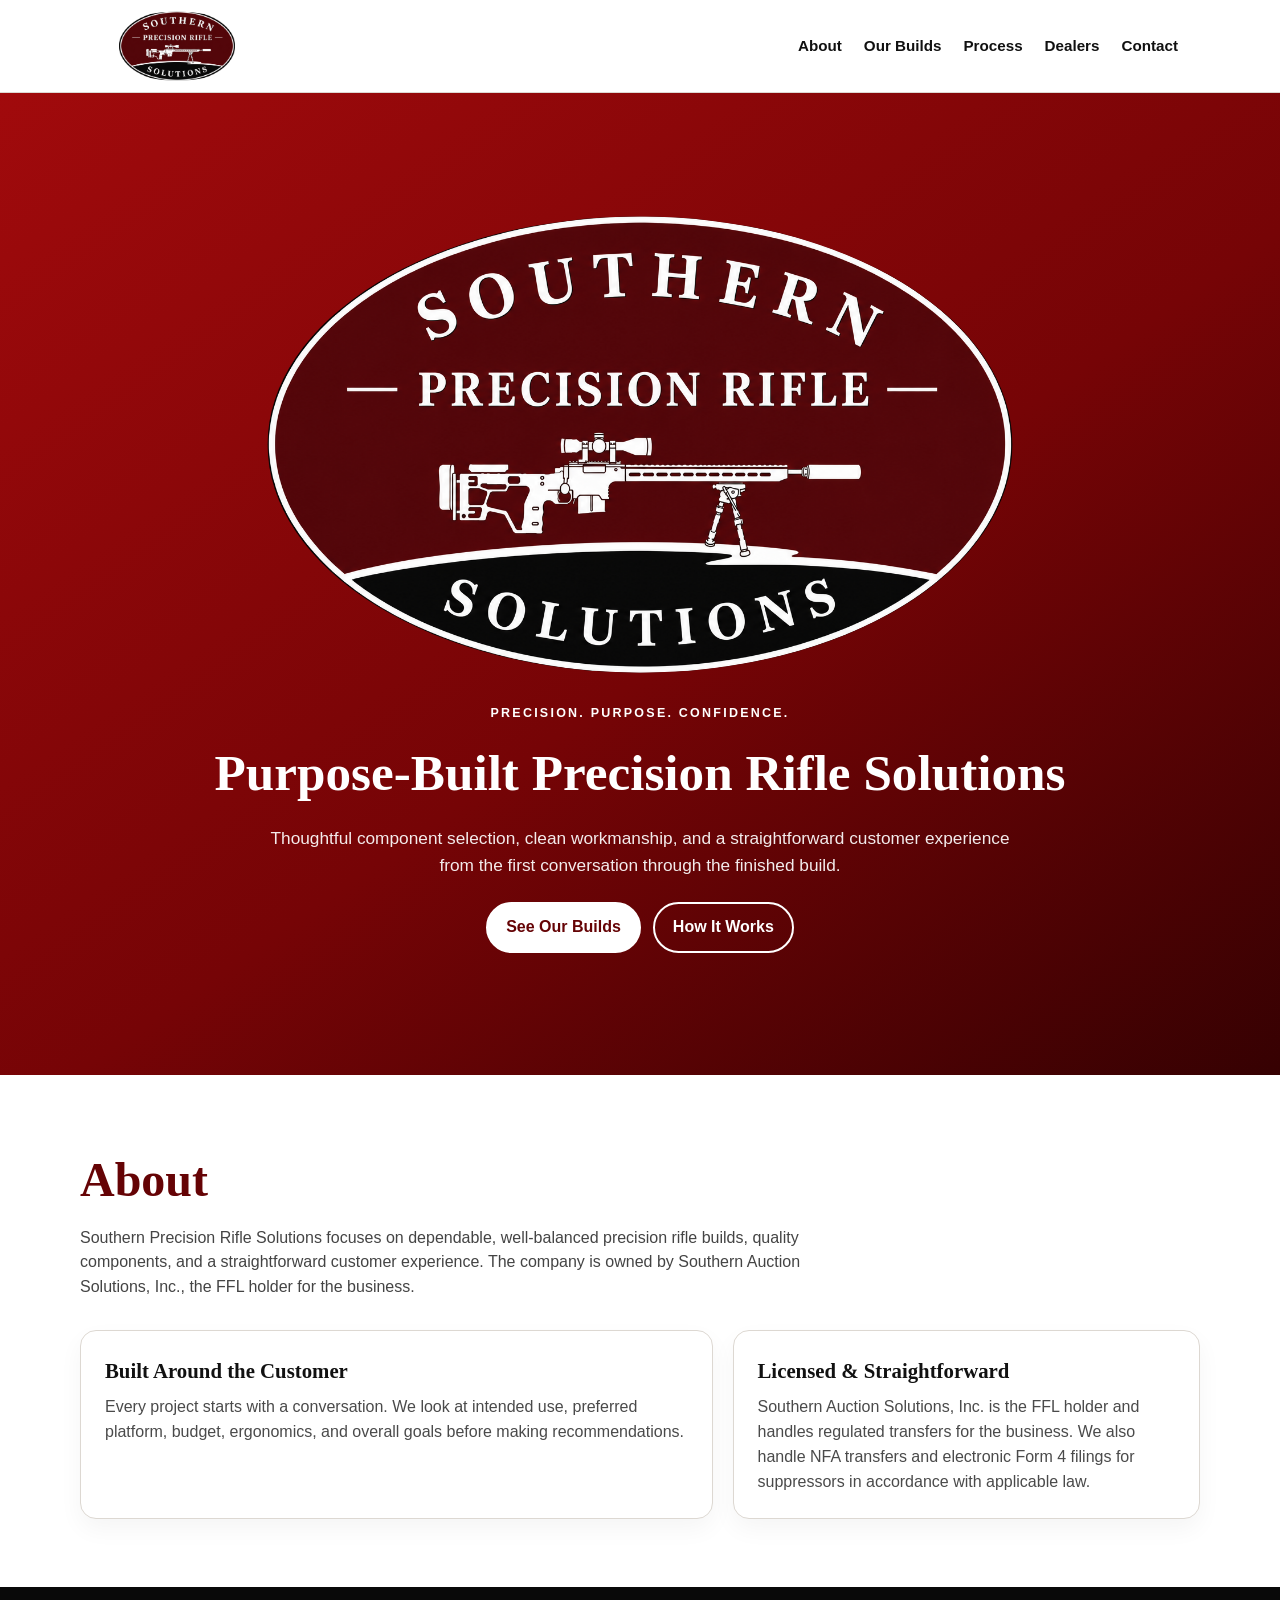
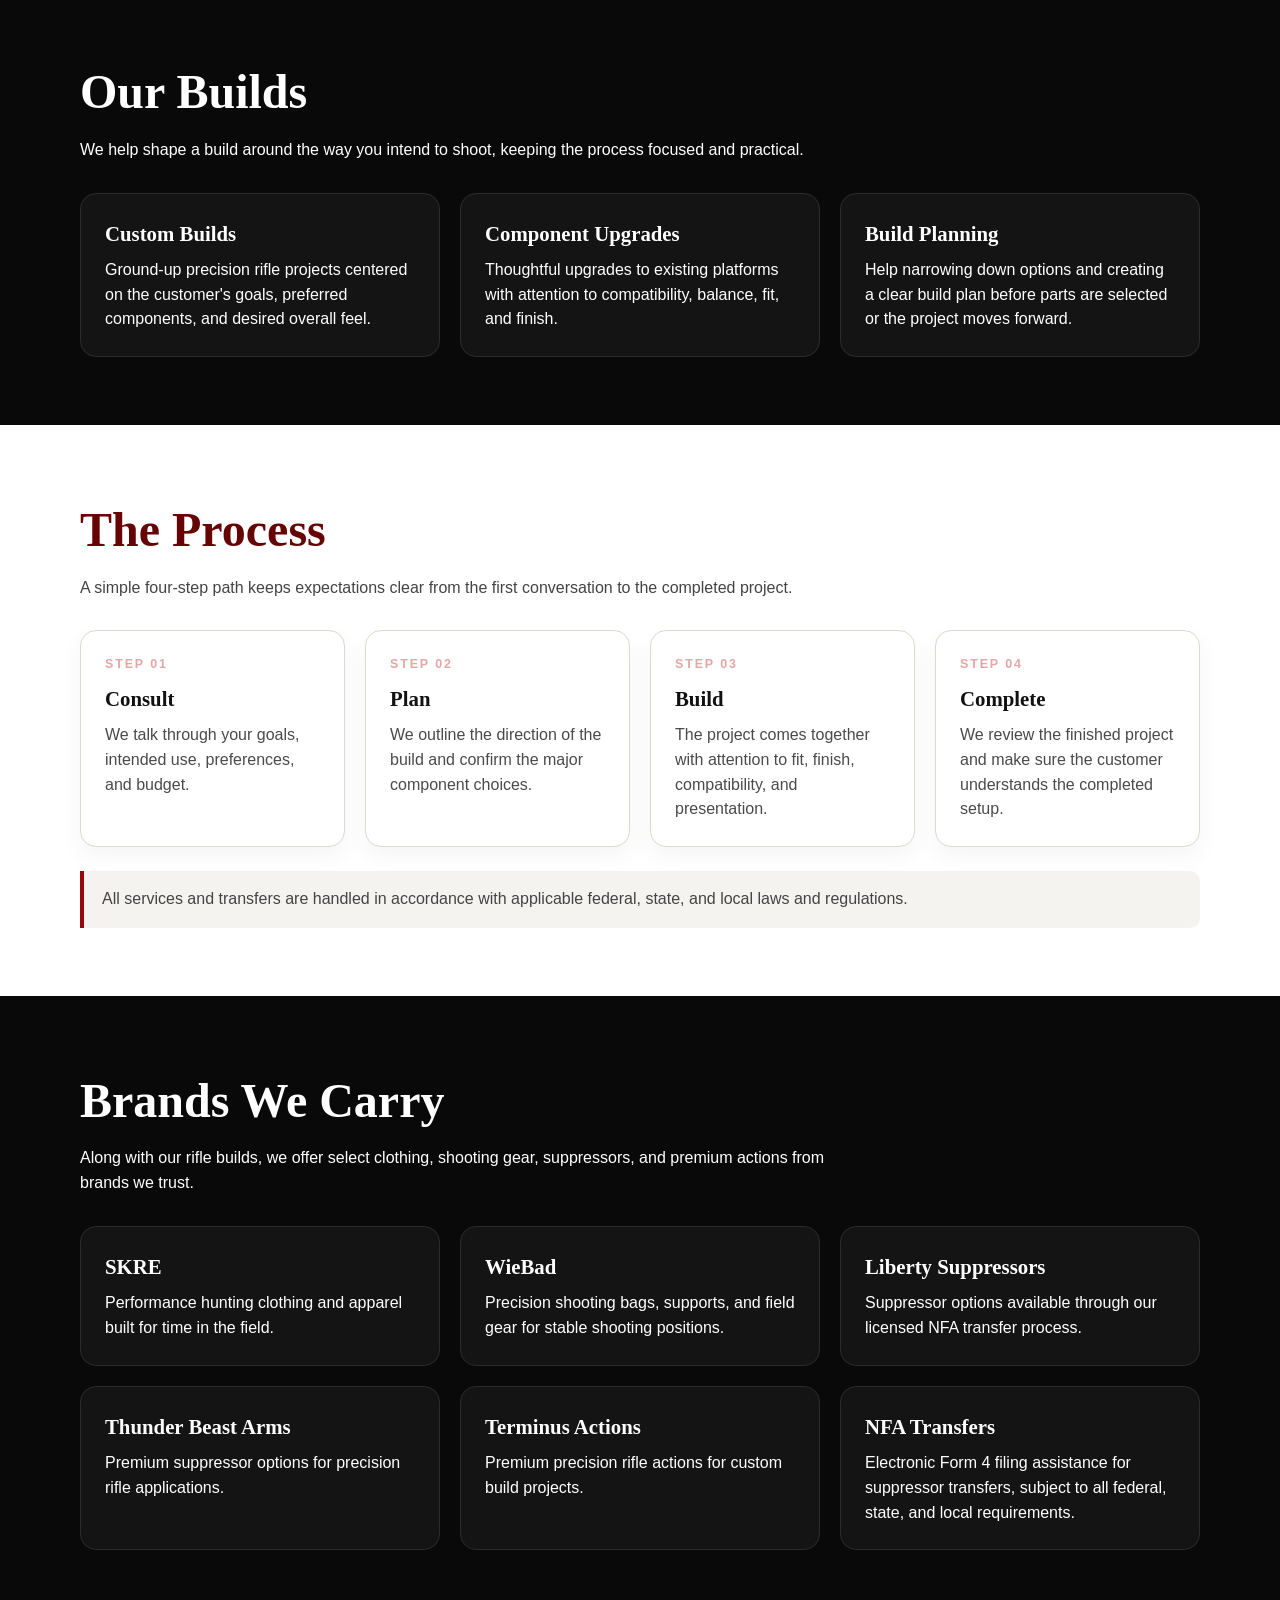
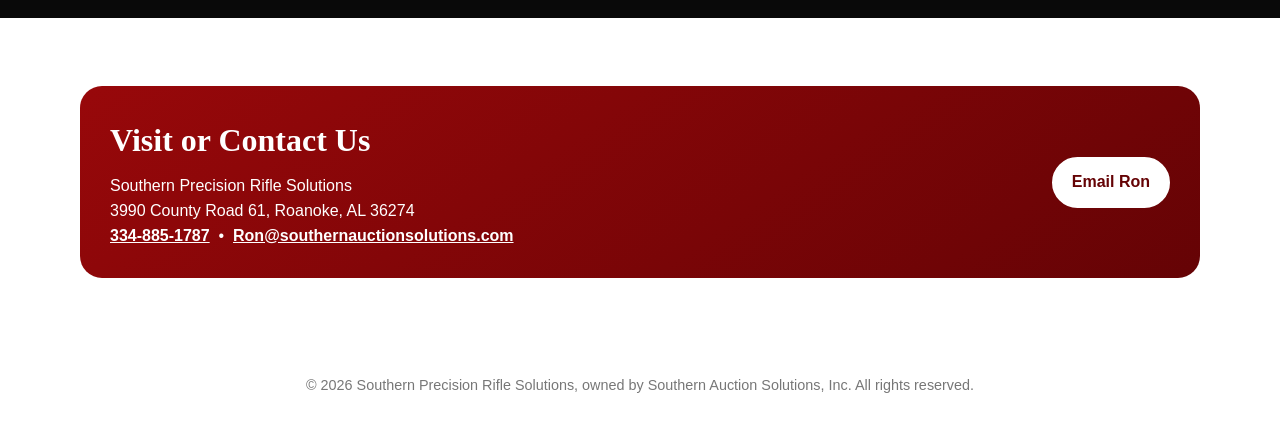
==== index.html @ 0e216b18 "Add files via upload" ====
<!DOCTYPE html>
<html lang="en">
<head>
<meta charset="UTF-8" />
<meta name="viewport" content="width=device-width, initial-scale=1.0" />
<meta name="description" content="Southern Precision Rifle Solutions — custom precision rifle builds, premium components, suppressors, gear, and NFA transfer services in Roanoke, Alabama." />
<title>Southern Precision Rifle Solutions</title>
<style>
:root{--red:#98080a;--deep:#650305;--black:#090909;--white:#fff;--off:#f5f3f0;--line:#ddd8d2;--max:1120px}
*{box-sizing:border-box}html{scroll-behavior:smooth}body{margin:0;font-family:Arial,Helvetica,sans-serif;color:#111;background:#fff;line-height:1.55}a{color:inherit}.topbar{position:sticky;top:0;z-index:20;background:rgba(255,255,255,.97);border-bottom:1px solid var(--line)}.nav{max-width:var(--max);margin:auto;padding:10px 22px;display:flex;align-items:center;justify-content:space-between;gap:20px}.brand{display:flex;align-items:center;text-decoration:none}.brand img{width:150px;max-height:72px;object-fit:contain;display:block;clip-path:ellipse(49% 48% at 50% 50%)}.navlinks{display:flex;gap:22px;flex-wrap:wrap;justify-content:flex-end}.navlinks a{text-decoration:none;font-weight:700;font-size:.95rem}.navlinks a:hover{color:var(--red)}
.hero{background:linear-gradient(145deg,#a10a0c 0%,#760406 55%,#360102 100%);color:white;overflow:hidden}.hero-inner{max-width:var(--max);margin:auto;padding:46px 22px 54px;text-align:center}.hero-logo{width:min(760px,92vw);margin:0 auto 22px}.hero-logo img{width:100%;height:auto;display:block;clip-path:ellipse(49% 48% at 50% 50%)}.eyebrow{text-transform:uppercase;letter-spacing:.18em;font-weight:800;font-size:.78rem;margin:4px 0 10px}.hero h1{font-family:Georgia,'Times New Roman',serif;font-size:clamp(1.9rem,4vw,3.35rem);margin:0 0 12px}.hero p{max-width:760px;margin:0 auto 24px;color:rgba(255,255,255,.92);font-size:1.08rem}.cta-row{display:flex;justify-content:center;gap:12px;flex-wrap:wrap}.button{display:inline-block;text-decoration:none;border-radius:999px;padding:11px 18px;font-weight:800;border:2px solid #fff}.button.primary{background:#fff;color:var(--deep)}.button.secondary{background:transparent;color:#fff}
section{padding:68px 22px}.section-inner{max-width:var(--max);margin:auto}.section-heading{max-width:780px;margin-bottom:30px}.section-heading h2{font-family:Georgia,'Times New Roman',serif;color:var(--deep);font-size:clamp(2rem,4vw,3rem);margin:0 0 8px}.section-heading p{margin:0;color:#444}.grid{display:grid;gap:20px}.two{grid-template-columns:1.15fr .85fr}.three{grid-template-columns:repeat(3,1fr)}.four{grid-template-columns:repeat(4,1fr)}.card{border:1px solid var(--line);border-radius:16px;padding:24px;background:#fff;box-shadow:0 10px 25px rgba(0,0,0,.045)}.card h3{font-family:Georgia,'Times New Roman',serif;font-size:1.3rem;margin:0 0 8px}.card p{margin:0;color:#4a4a4a}.dark{background:#090909;color:#fff}.dark .section-heading h2,.dark .section-heading p,.dark .card p{color:#fff}.dark .card{background:#141414;border-color:#2c2c2c;box-shadow:none}.step{font-weight:900;letter-spacing:.15em;font-size:.78rem;color:#e6a5a6;margin-bottom:8px}.note{margin-top:24px;padding:16px 18px;border-left:4px solid var(--red);background:var(--off);border-radius:0 10px 10px 0;color:#444}.contact-box{border-radius:22px;padding:30px;background:linear-gradient(145deg,var(--red),var(--deep));color:white;display:flex;align-items:center;justify-content:space-between;gap:24px;flex-wrap:wrap}.contact-box h2{font-family:Georgia,'Times New Roman',serif;font-size:2rem;margin:0 0 8px}.contact-box p{margin:0}.contact-box a{font-weight:700}footer{padding:28px 22px 36px;text-align:center;color:#777;font-size:.9rem}
@media(max-width:860px){.two,.three,.four{grid-template-columns:1fr}.brand img{width:112px}.nav{align-items:center}.navlinks{gap:12px;font-size:.9rem}.hero-inner{padding-top:32px}.hero-logo{width:min(680px,94vw)}}
@media(max-width:600px){.nav{padding:8px 14px;align-items:flex-start}.navlinks{gap:8px 12px}.navlinks a{font-size:.82rem}.brand img{width:96px}.hero-inner{padding:28px 14px 42px}.hero-logo{width:100%;margin-bottom:16px}section{padding:54px 18px}}
</style>
</head>
<body>
<header class="topbar"><nav class="nav" aria-label="Main navigation"><a href="#home" class="brand"><img src="logo.png" alt="Southern Precision Rifle Solutions logo" /></a><div class="navlinks"><a href="#about">About</a><a href="#builds">Our Builds</a><a href="#process">Process</a><a href="#dealers">Dealers</a><a href="#contact">Contact</a></div></nav></header>
<main>
<section class="hero" id="home"><div class="hero-inner"><div class="hero-logo"><img src="logo.png" alt="Southern Precision Rifle Solutions emblem"></div><div class="eyebrow">Precision. Purpose. Confidence.</div><h1>Purpose-Built Precision Rifle Solutions</h1><p>Thoughtful component selection, clean workmanship, and a straightforward customer experience from the first conversation through the finished build.</p><div class="cta-row"><a class="button primary" href="#builds">See Our Builds</a><a class="button secondary" href="#process">How It Works</a></div></div></section>
<section id="about"><div class="section-inner"><div class="section-heading"><h2>About</h2><p>Southern Precision Rifle Solutions focuses on dependable, well-balanced precision rifle builds, quality components, and a straightforward customer experience. The company is owned by Southern Auction Solutions, Inc., the FFL holder for the business.</p></div><div class="grid two"><div class="card"><h3>Built Around the Customer</h3><p>Every project starts with a conversation. We look at intended use, preferred platform, budget, ergonomics, and overall goals before making recommendations.</p></div><div class="card"><h3>Licensed & Straightforward</h3><p>Southern Auction Solutions, Inc. is the FFL holder and handles regulated transfers for the business. We also handle NFA transfers and electronic Form 4 filings for suppressors in accordance with applicable law.</p></div></div></div></section>
<section class="dark" id="builds"><div class="section-inner"><div class="section-heading"><h2>Our Builds</h2><p>We help shape a build around the way you intend to shoot, keeping the process focused and practical.</p></div><div class="grid three"><div class="card"><h3>Custom Builds</h3><p>Ground-up precision rifle projects centered on the customer's goals, preferred components, and desired overall feel.</p></div><div class="card"><h3>Component Upgrades</h3><p>Thoughtful upgrades to existing platforms with attention to compatibility, balance, fit, and finish.</p></div><div class="card"><h3>Build Planning</h3><p>Help narrowing down options and creating a clear build plan before parts are selected or the project moves forward.</p></div></div></div></section>
<section id="process"><div class="section-inner"><div class="section-heading"><h2>The Process</h2><p>A simple four-step path keeps expectations clear from the first conversation to the completed project.</p></div><div class="grid four"><div class="card"><div class="step">STEP 01</div><h3>Consult</h3><p>We talk through your goals, intended use, preferences, and budget.</p></div><div class="card"><div class="step">STEP 02</div><h3>Plan</h3><p>We outline the direction of the build and confirm the major component choices.</p></div><div class="card"><div class="step">STEP 03</div><h3>Build</h3><p>The project comes together with attention to fit, finish, compatibility, and presentation.</p></div><div class="card"><div class="step">STEP 04</div><h3>Complete</h3><p>We review the finished project and make sure the customer understands the completed setup.</p></div></div><div class="note">All services and transfers are handled in accordance with applicable federal, state, and local laws and regulations.</div></div></section>
<section class="dark" id="dealers"><div class="section-inner"><div class="section-heading"><h2>Brands We Carry</h2><p>Along with our rifle builds, we offer select clothing, shooting gear, suppressors, and premium actions from brands we trust.</p></div><div class="grid three"><div class="card"><h3>SKRE</h3><p>Performance hunting clothing and apparel built for time in the field.</p></div><div class="card"><h3>WieBad</h3><p>Precision shooting bags, supports, and field gear for stable shooting positions.</p></div><div class="card"><h3>Liberty Suppressors</h3><p>Suppressor options available through our licensed NFA transfer process.</p></div><div class="card"><h3>Thunder Beast Arms</h3><p>Premium suppressor options for precision rifle applications.</p></div><div class="card"><h3>Terminus Actions</h3><p>Premium precision rifle actions for custom build projects.</p></div><div class="card"><h3>NFA Transfers</h3><p>Electronic Form 4 filing assistance for suppressor transfers, subject to all federal, state, and local requirements.</p></div></div></div></section>
<section id="contact"><div class="section-inner"><div class="contact-box"><div><h2>Visit or Contact Us</h2><p>Southern Precision Rifle Solutions<br>3990 County Road 61, Roanoke, AL 36274<br><a href="tel:+13348851787">334-885-1787</a> &nbsp;•&nbsp; <a href="mailto:Ron@southernauctionsolutions.com">Ron@southernauctionsolutions.com</a></p></div><a class="button primary" href="mailto:Ron@southernauctionsolutions.com">Email Ron</a></div></div></section>
</main>
<footer>&copy; <span id="year"></span> Southern Precision Rifle Solutions, owned by Southern Auction Solutions, Inc. All rights reserved.</footer>
<script>document.getElementById('year').textContent=new Date().getFullYear();</script>
</body></html>
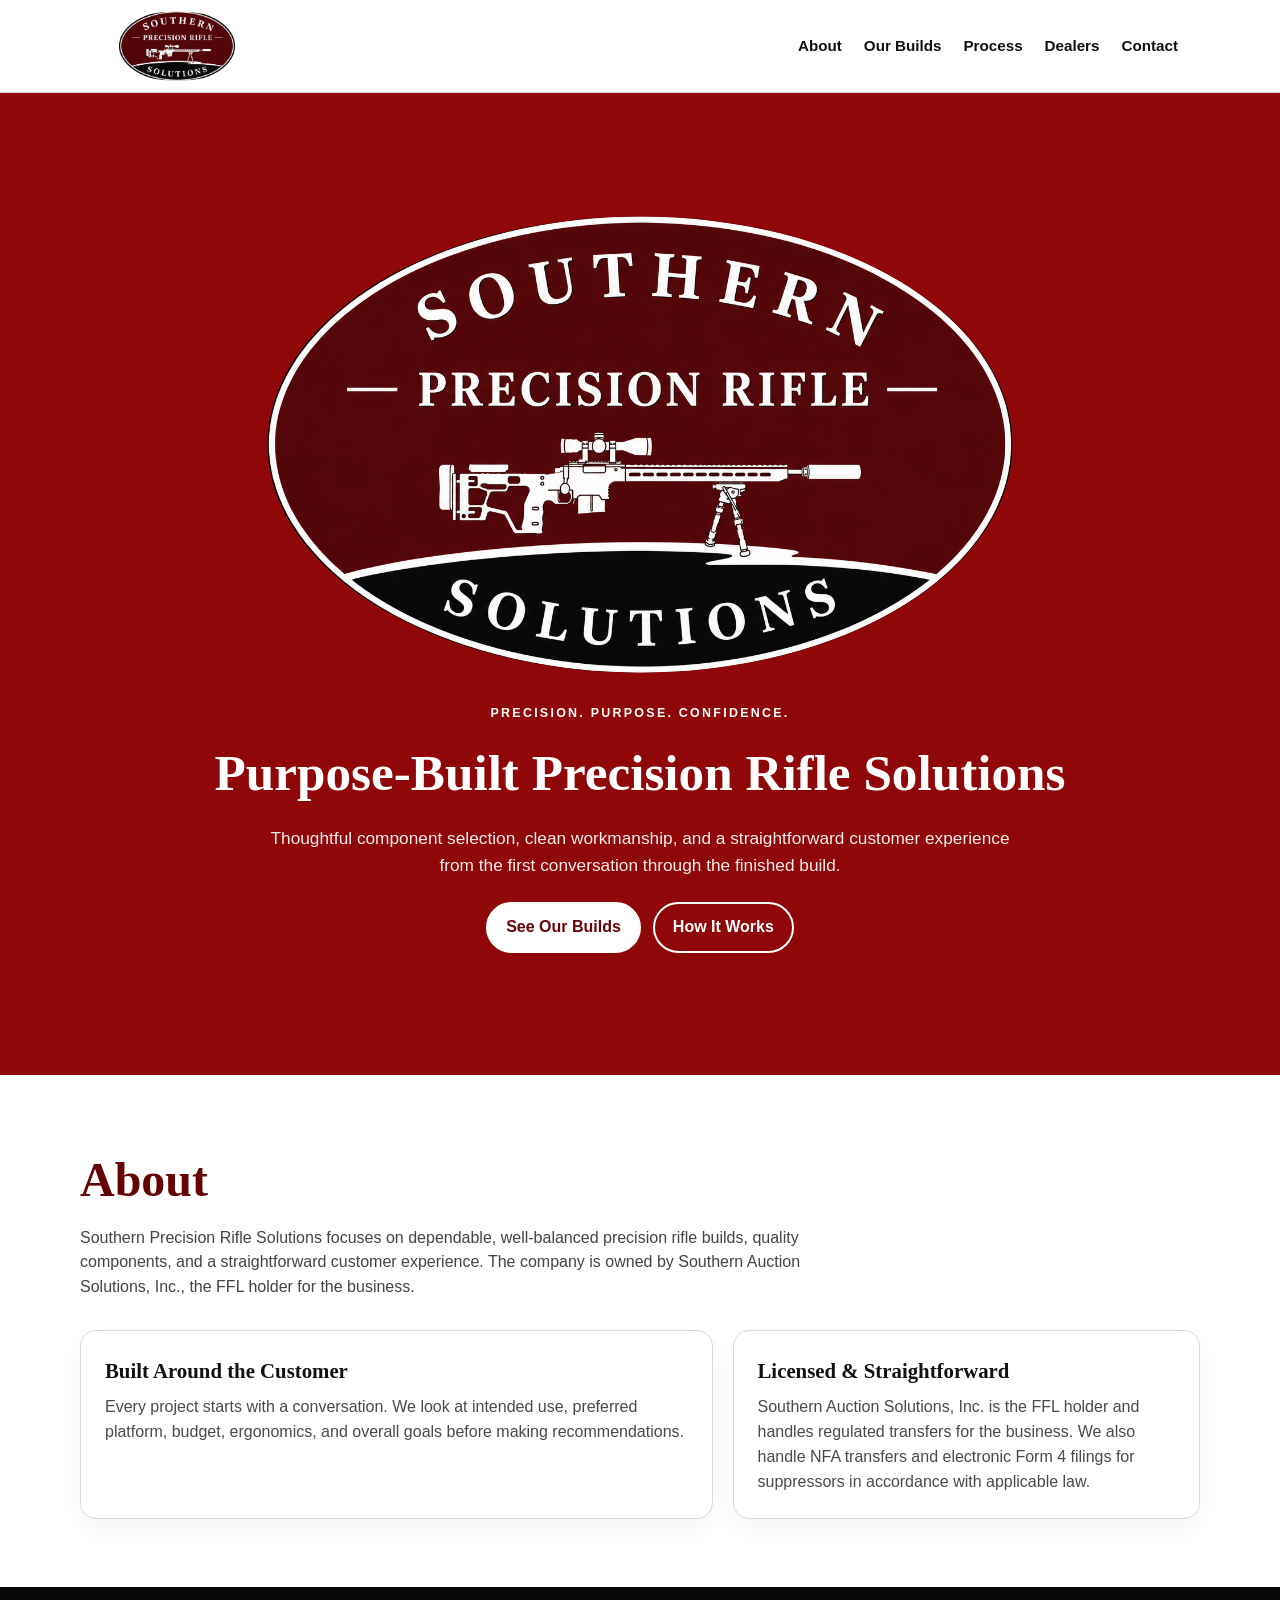
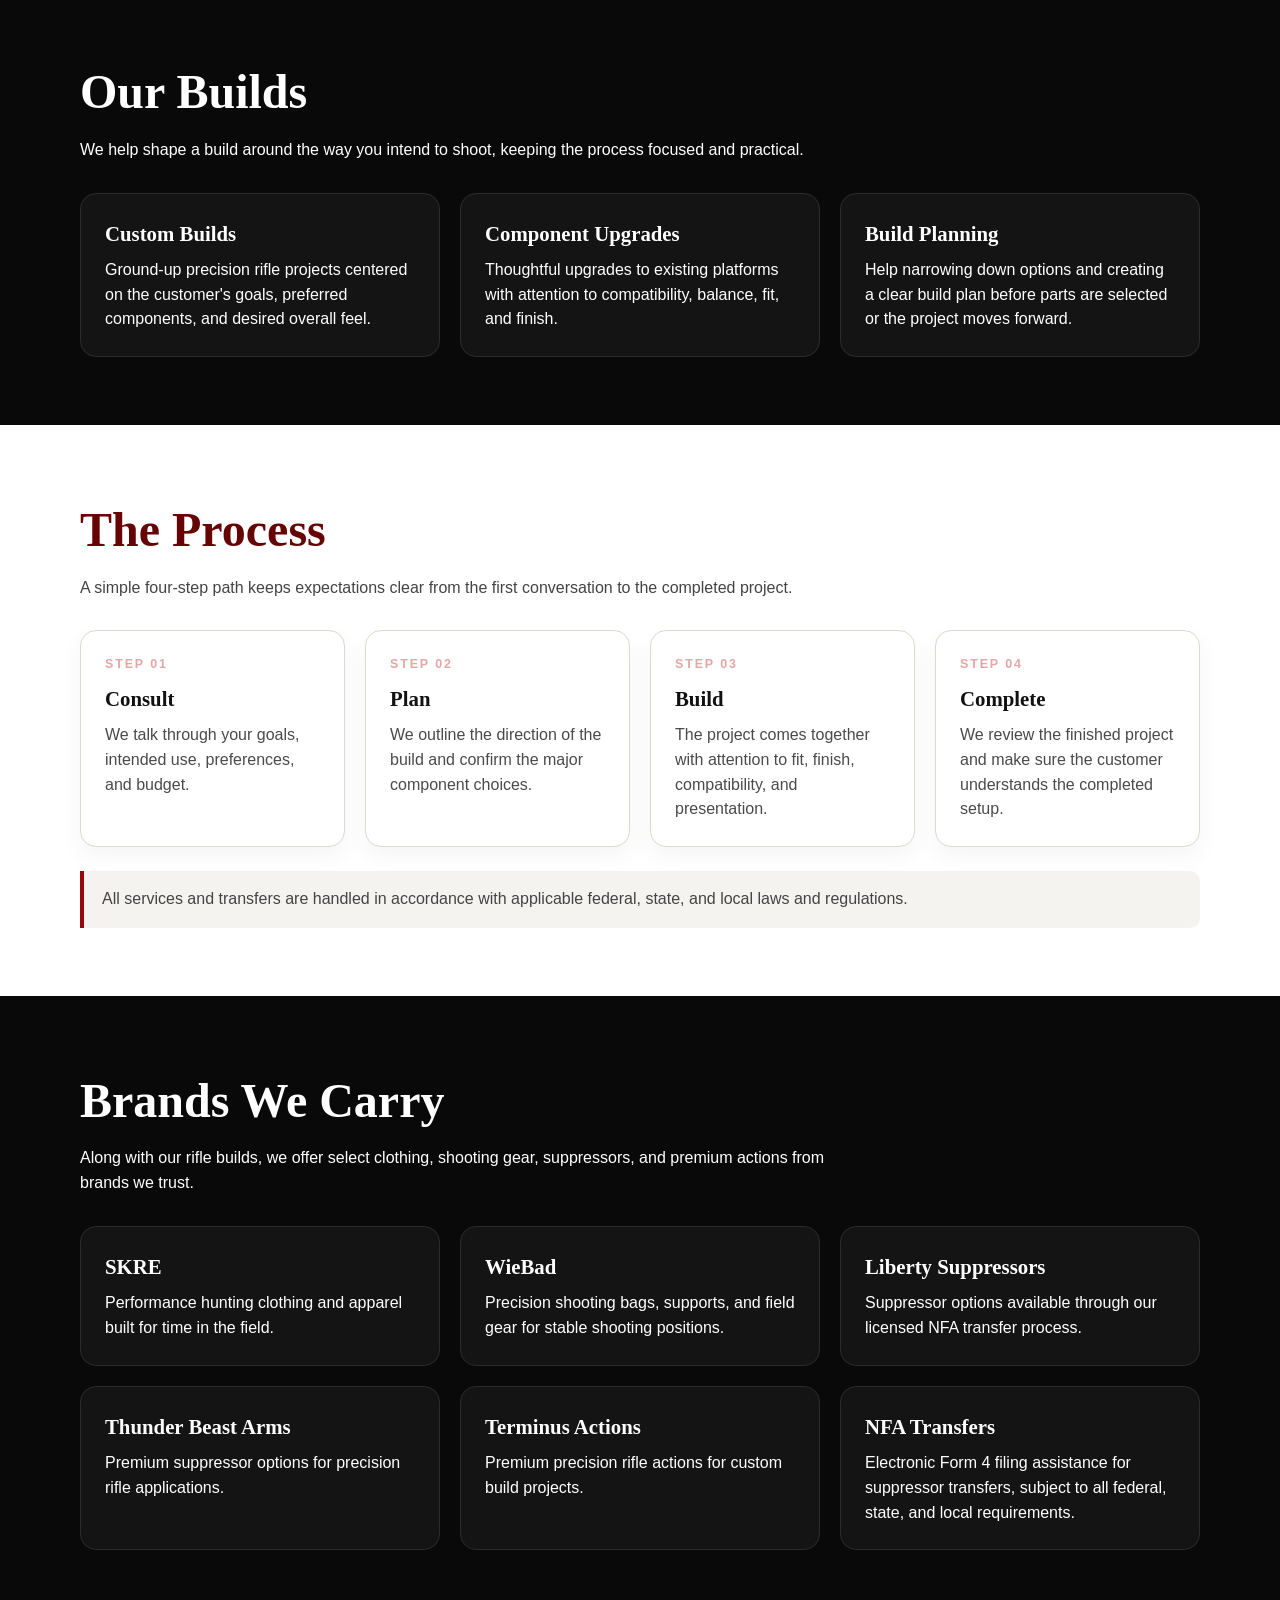
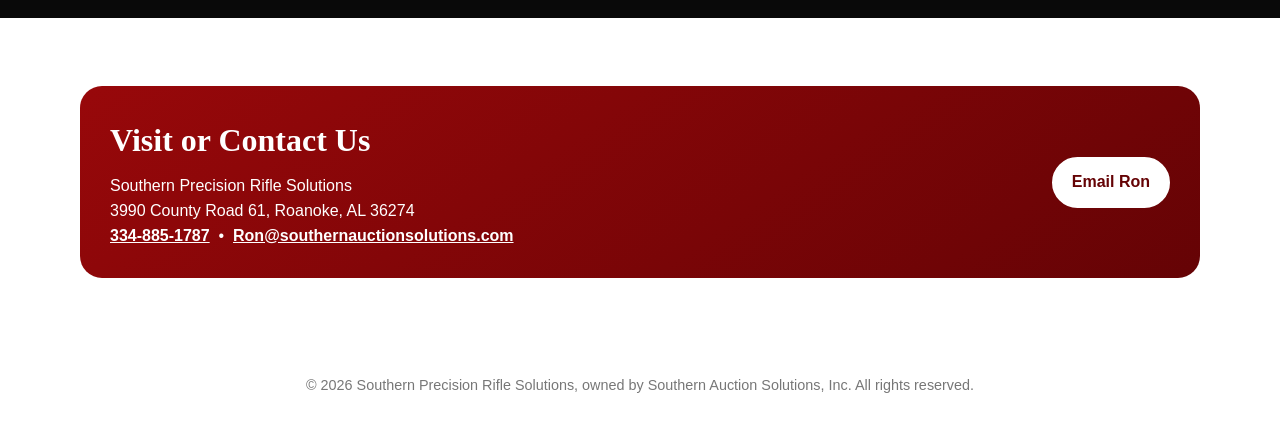
==== commit 6ec86f53: "Add files via upload" ====
--- a/index.html
+++ b/index.html
@@ -8,7 +8,7 @@
 <style>
 :root{--red:#98080a;--deep:#650305;--black:#090909;--white:#fff;--off:#f5f3f0;--line:#ddd8d2;--max:1120px}
 *{box-sizing:border-box}html{scroll-behavior:smooth}body{margin:0;font-family:Arial,Helvetica,sans-serif;color:#111;background:#fff;line-height:1.55}a{color:inherit}.topbar{position:sticky;top:0;z-index:20;background:rgba(255,255,255,.97);border-bottom:1px solid var(--line)}.nav{max-width:var(--max);margin:auto;padding:10px 22px;display:flex;align-items:center;justify-content:space-between;gap:20px}.brand{display:flex;align-items:center;text-decoration:none}.brand img{width:150px;max-height:72px;object-fit:contain;display:block;clip-path:ellipse(49% 48% at 50% 50%)}.navlinks{display:flex;gap:22px;flex-wrap:wrap;justify-content:flex-end}.navlinks a{text-decoration:none;font-weight:700;font-size:.95rem}.navlinks a:hover{color:var(--red)}
-.hero{background:linear-gradient(145deg,#a10a0c 0%,#760406 55%,#360102 100%);color:white;overflow:hidden}.hero-inner{max-width:var(--max);margin:auto;padding:46px 22px 54px;text-align:center}.hero-logo{width:min(760px,92vw);margin:0 auto 22px}.hero-logo img{width:100%;height:auto;display:block;clip-path:ellipse(49% 48% at 50% 50%)}.eyebrow{text-transform:uppercase;letter-spacing:.18em;font-weight:800;font-size:.78rem;margin:4px 0 10px}.hero h1{font-family:Georgia,'Times New Roman',serif;font-size:clamp(1.9rem,4vw,3.35rem);margin:0 0 12px}.hero p{max-width:760px;margin:0 auto 24px;color:rgba(255,255,255,.92);font-size:1.08rem}.cta-row{display:flex;justify-content:center;gap:12px;flex-wrap:wrap}.button{display:inline-block;text-decoration:none;border-radius:999px;padding:11px 18px;font-weight:800;border:2px solid #fff}.button.primary{background:#fff;color:var(--deep)}.button.secondary{background:transparent;color:#fff}
+.hero{background:#8f0709;color:white;overflow:hidden}.hero-inner{max-width:var(--max);margin:auto;padding:46px 22px 54px;text-align:center}.hero-logo{width:min(760px,92vw);margin:0 auto 22px}.hero-logo img{width:100%;height:auto;display:block;clip-path:ellipse(49% 48% at 50% 50%)}.eyebrow{text-transform:uppercase;letter-spacing:.18em;font-weight:800;font-size:.78rem;margin:4px 0 10px}.hero h1{font-family:Georgia,'Times New Roman',serif;font-size:clamp(1.9rem,4vw,3.35rem);margin:0 0 12px}.hero p{max-width:760px;margin:0 auto 24px;color:rgba(255,255,255,.92);font-size:1.08rem}.cta-row{display:flex;justify-content:center;gap:12px;flex-wrap:wrap}.button{display:inline-block;text-decoration:none;border-radius:999px;padding:11px 18px;font-weight:800;border:2px solid #fff}.button.primary{background:#fff;color:var(--deep)}.button.secondary{background:transparent;color:#fff}
 section{padding:68px 22px}.section-inner{max-width:var(--max);margin:auto}.section-heading{max-width:780px;margin-bottom:30px}.section-heading h2{font-family:Georgia,'Times New Roman',serif;color:var(--deep);font-size:clamp(2rem,4vw,3rem);margin:0 0 8px}.section-heading p{margin:0;color:#444}.grid{display:grid;gap:20px}.two{grid-template-columns:1.15fr .85fr}.three{grid-template-columns:repeat(3,1fr)}.four{grid-template-columns:repeat(4,1fr)}.card{border:1px solid var(--line);border-radius:16px;padding:24px;background:#fff;box-shadow:0 10px 25px rgba(0,0,0,.045)}.card h3{font-family:Georgia,'Times New Roman',serif;font-size:1.3rem;margin:0 0 8px}.card p{margin:0;color:#4a4a4a}.dark{background:#090909;color:#fff}.dark .section-heading h2,.dark .section-heading p,.dark .card p{color:#fff}.dark .card{background:#141414;border-color:#2c2c2c;box-shadow:none}.step{font-weight:900;letter-spacing:.15em;font-size:.78rem;color:#e6a5a6;margin-bottom:8px}.note{margin-top:24px;padding:16px 18px;border-left:4px solid var(--red);background:var(--off);border-radius:0 10px 10px 0;color:#444}.contact-box{border-radius:22px;padding:30px;background:linear-gradient(145deg,var(--red),var(--deep));color:white;display:flex;align-items:center;justify-content:space-between;gap:24px;flex-wrap:wrap}.contact-box h2{font-family:Georgia,'Times New Roman',serif;font-size:2rem;margin:0 0 8px}.contact-box p{margin:0}.contact-box a{font-weight:700}footer{padding:28px 22px 36px;text-align:center;color:#777;font-size:.9rem}
 @media(max-width:860px){.two,.three,.four{grid-template-columns:1fr}.brand img{width:112px}.nav{align-items:center}.navlinks{gap:12px;font-size:.9rem}.hero-inner{padding-top:32px}.hero-logo{width:min(680px,94vw)}}
 @media(max-width:600px){.nav{padding:8px 14px;align-items:flex-start}.navlinks{gap:8px 12px}.navlinks a{font-size:.82rem}.brand img{width:96px}.hero-inner{padding:28px 14px 42px}.hero-logo{width:100%;margin-bottom:16px}section{padding:54px 18px}}
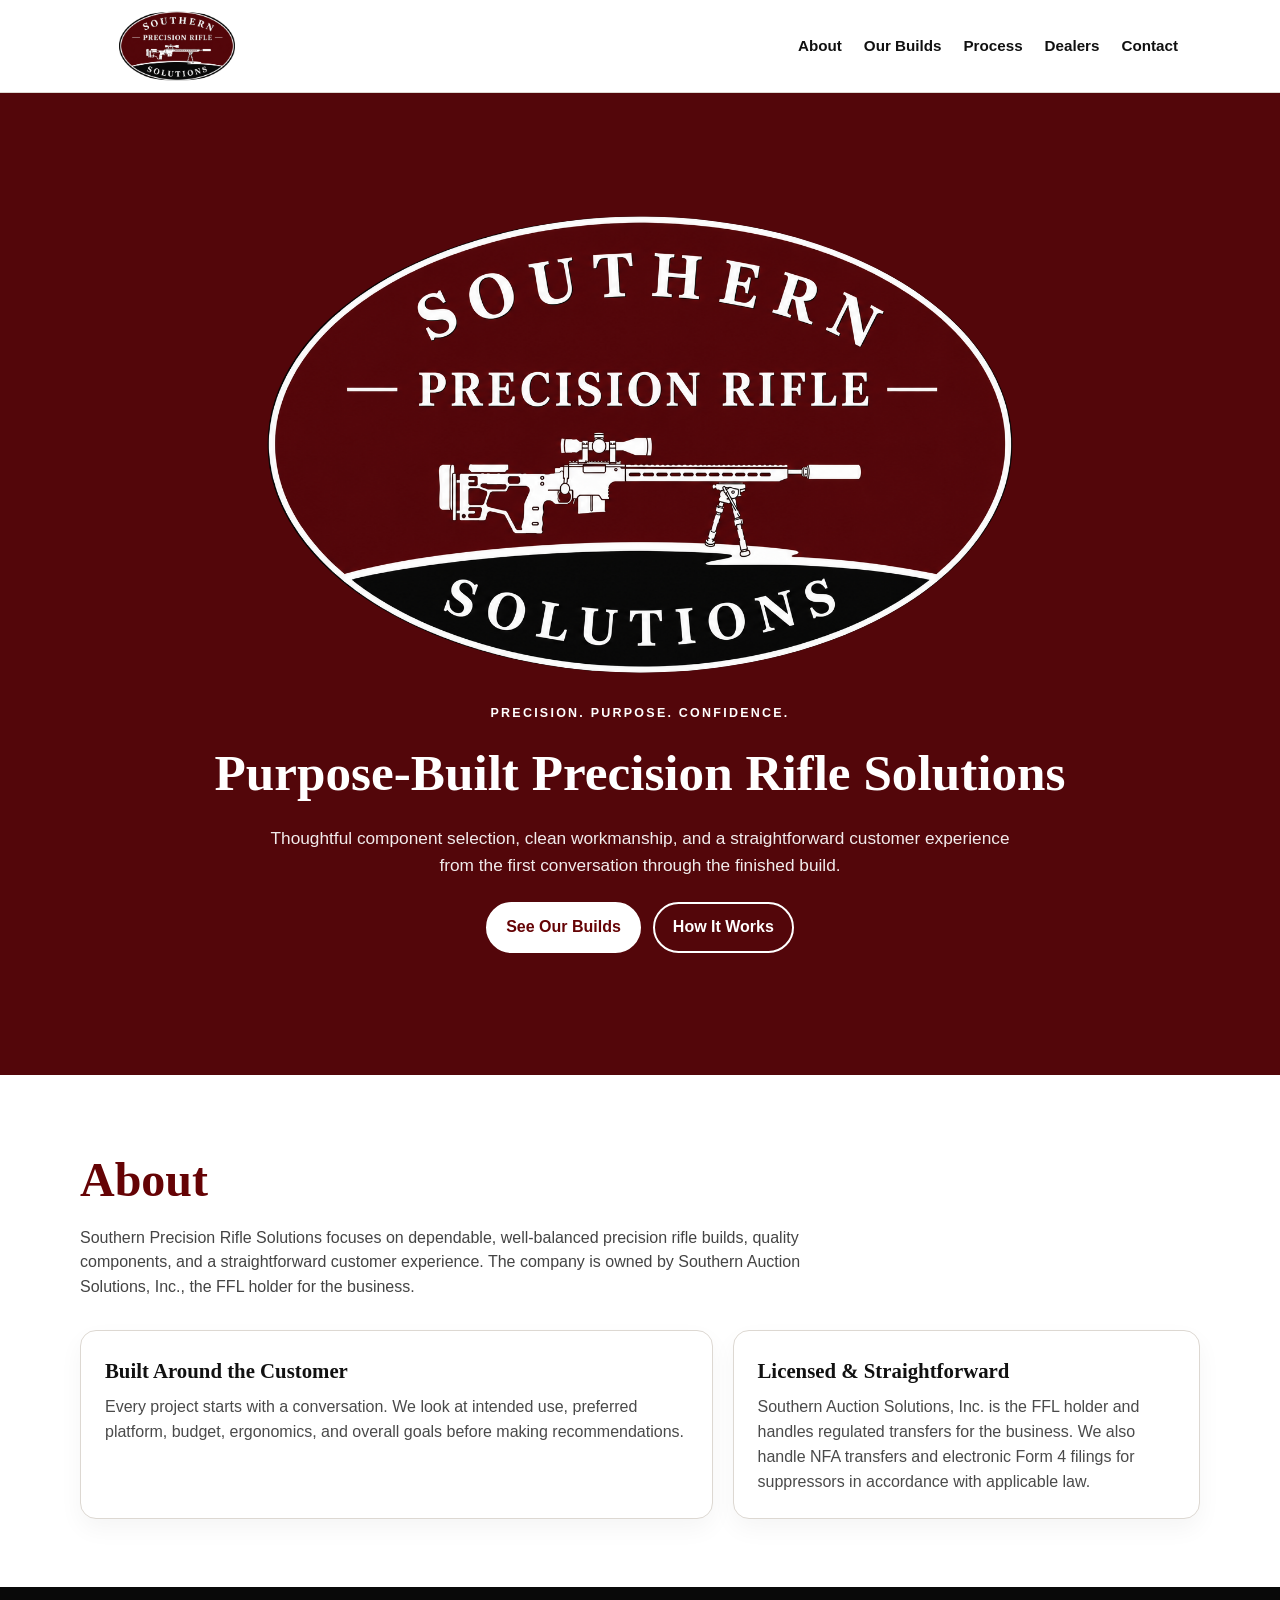
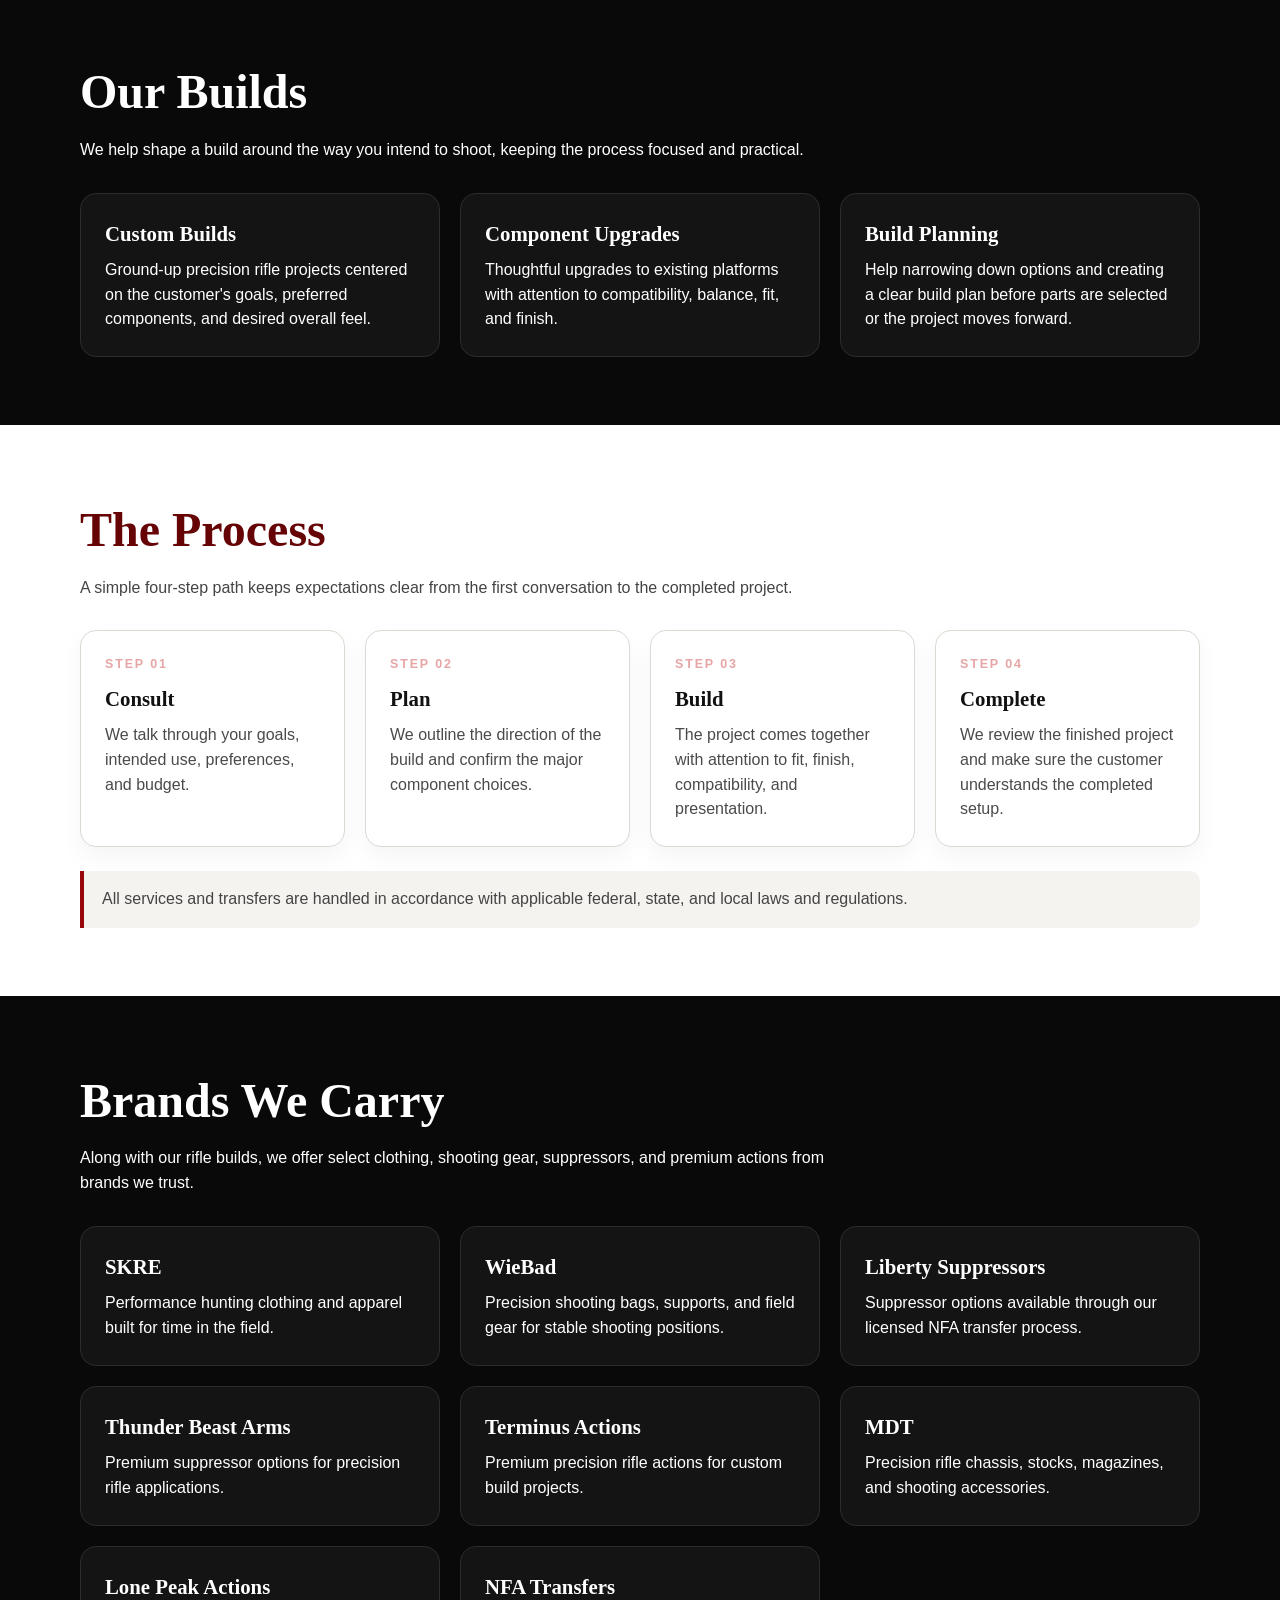
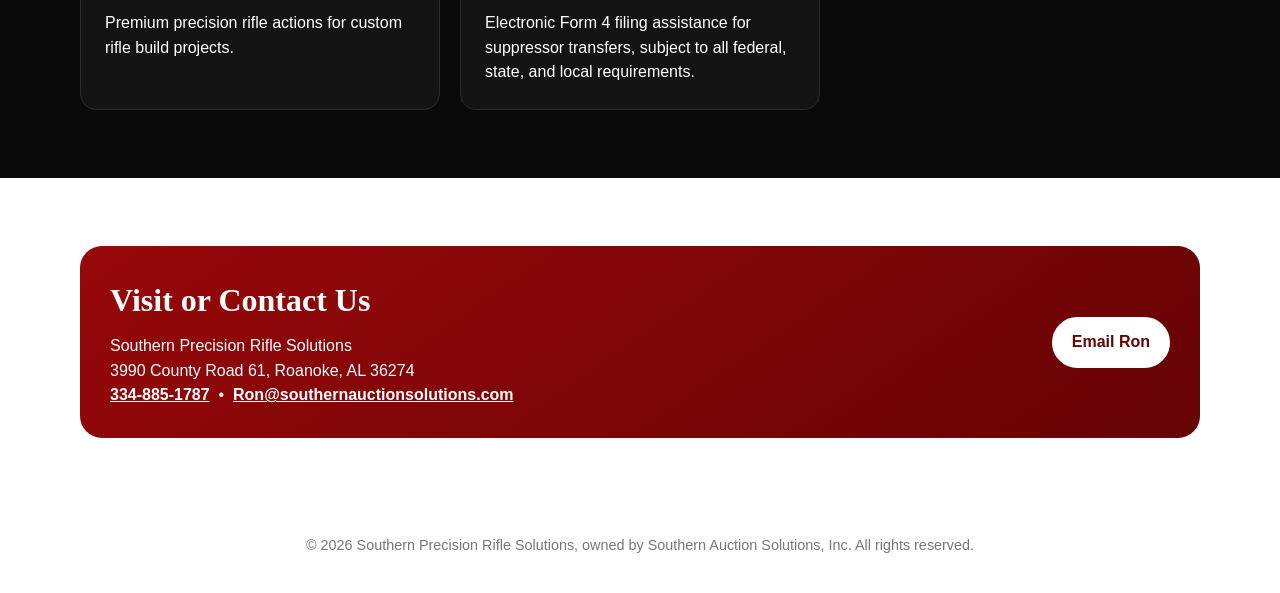
==== commit 31cd16f0: "Add files via upload" ====
--- a/index.html
+++ b/index.html
@@ -8,7 +8,7 @@
 <style>
 :root{--red:#98080a;--deep:#650305;--black:#090909;--white:#fff;--off:#f5f3f0;--line:#ddd8d2;--max:1120px}
 *{box-sizing:border-box}html{scroll-behavior:smooth}body{margin:0;font-family:Arial,Helvetica,sans-serif;color:#111;background:#fff;line-height:1.55}a{color:inherit}.topbar{position:sticky;top:0;z-index:20;background:rgba(255,255,255,.97);border-bottom:1px solid var(--line)}.nav{max-width:var(--max);margin:auto;padding:10px 22px;display:flex;align-items:center;justify-content:space-between;gap:20px}.brand{display:flex;align-items:center;text-decoration:none}.brand img{width:150px;max-height:72px;object-fit:contain;display:block;clip-path:ellipse(49% 48% at 50% 50%)}.navlinks{display:flex;gap:22px;flex-wrap:wrap;justify-content:flex-end}.navlinks a{text-decoration:none;font-weight:700;font-size:.95rem}.navlinks a:hover{color:var(--red)}
-.hero{background:#8f0709;color:white;overflow:hidden}.hero-inner{max-width:var(--max);margin:auto;padding:46px 22px 54px;text-align:center}.hero-logo{width:min(760px,92vw);margin:0 auto 22px}.hero-logo img{width:100%;height:auto;display:block;clip-path:ellipse(49% 48% at 50% 50%)}.eyebrow{text-transform:uppercase;letter-spacing:.18em;font-weight:800;font-size:.78rem;margin:4px 0 10px}.hero h1{font-family:Georgia,'Times New Roman',serif;font-size:clamp(1.9rem,4vw,3.35rem);margin:0 0 12px}.hero p{max-width:760px;margin:0 auto 24px;color:rgba(255,255,255,.92);font-size:1.08rem}.cta-row{display:flex;justify-content:center;gap:12px;flex-wrap:wrap}.button{display:inline-block;text-decoration:none;border-radius:999px;padding:11px 18px;font-weight:800;border:2px solid #fff}.button.primary{background:#fff;color:var(--deep)}.button.secondary{background:transparent;color:#fff}
+.hero{background:#53060a;color:white;overflow:hidden}.hero-inner{max-width:var(--max);margin:auto;padding:46px 22px 54px;text-align:center}.hero-logo{width:min(760px,92vw);margin:0 auto 22px}.hero-logo img{width:100%;height:auto;display:block;clip-path:ellipse(49% 48% at 50% 50%)}.eyebrow{text-transform:uppercase;letter-spacing:.18em;font-weight:800;font-size:.78rem;margin:4px 0 10px}.hero h1{font-family:Georgia,'Times New Roman',serif;font-size:clamp(1.9rem,4vw,3.35rem);margin:0 0 12px}.hero p{max-width:760px;margin:0 auto 24px;color:rgba(255,255,255,.92);font-size:1.08rem}.cta-row{display:flex;justify-content:center;gap:12px;flex-wrap:wrap}.button{display:inline-block;text-decoration:none;border-radius:999px;padding:11px 18px;font-weight:800;border:2px solid #fff}.button.primary{background:#fff;color:var(--deep)}.button.secondary{background:transparent;color:#fff}
 section{padding:68px 22px}.section-inner{max-width:var(--max);margin:auto}.section-heading{max-width:780px;margin-bottom:30px}.section-heading h2{font-family:Georgia,'Times New Roman',serif;color:var(--deep);font-size:clamp(2rem,4vw,3rem);margin:0 0 8px}.section-heading p{margin:0;color:#444}.grid{display:grid;gap:20px}.two{grid-template-columns:1.15fr .85fr}.three{grid-template-columns:repeat(3,1fr)}.four{grid-template-columns:repeat(4,1fr)}.card{border:1px solid var(--line);border-radius:16px;padding:24px;background:#fff;box-shadow:0 10px 25px rgba(0,0,0,.045)}.card h3{font-family:Georgia,'Times New Roman',serif;font-size:1.3rem;margin:0 0 8px}.card p{margin:0;color:#4a4a4a}.dark{background:#090909;color:#fff}.dark .section-heading h2,.dark .section-heading p,.dark .card p{color:#fff}.dark .card{background:#141414;border-color:#2c2c2c;box-shadow:none}.step{font-weight:900;letter-spacing:.15em;font-size:.78rem;color:#e6a5a6;margin-bottom:8px}.note{margin-top:24px;padding:16px 18px;border-left:4px solid var(--red);background:var(--off);border-radius:0 10px 10px 0;color:#444}.contact-box{border-radius:22px;padding:30px;background:linear-gradient(145deg,var(--red),var(--deep));color:white;display:flex;align-items:center;justify-content:space-between;gap:24px;flex-wrap:wrap}.contact-box h2{font-family:Georgia,'Times New Roman',serif;font-size:2rem;margin:0 0 8px}.contact-box p{margin:0}.contact-box a{font-weight:700}footer{padding:28px 22px 36px;text-align:center;color:#777;font-size:.9rem}
 @media(max-width:860px){.two,.three,.four{grid-template-columns:1fr}.brand img{width:112px}.nav{align-items:center}.navlinks{gap:12px;font-size:.9rem}.hero-inner{padding-top:32px}.hero-logo{width:min(680px,94vw)}}
 @media(max-width:600px){.nav{padding:8px 14px;align-items:flex-start}.navlinks{gap:8px 12px}.navlinks a{font-size:.82rem}.brand img{width:96px}.hero-inner{padding:28px 14px 42px}.hero-logo{width:100%;margin-bottom:16px}section{padding:54px 18px}}
@@ -21,7 +21,7 @@
 <section id="about"><div class="section-inner"><div class="section-heading"><h2>About</h2><p>Southern Precision Rifle Solutions focuses on dependable, well-balanced precision rifle builds, quality components, and a straightforward customer experience. The company is owned by Southern Auction Solutions, Inc., the FFL holder for the business.</p></div><div class="grid two"><div class="card"><h3>Built Around the Customer</h3><p>Every project starts with a conversation. We look at intended use, preferred platform, budget, ergonomics, and overall goals before making recommendations.</p></div><div class="card"><h3>Licensed & Straightforward</h3><p>Southern Auction Solutions, Inc. is the FFL holder and handles regulated transfers for the business. We also handle NFA transfers and electronic Form 4 filings for suppressors in accordance with applicable law.</p></div></div></div></section>
 <section class="dark" id="builds"><div class="section-inner"><div class="section-heading"><h2>Our Builds</h2><p>We help shape a build around the way you intend to shoot, keeping the process focused and practical.</p></div><div class="grid three"><div class="card"><h3>Custom Builds</h3><p>Ground-up precision rifle projects centered on the customer's goals, preferred components, and desired overall feel.</p></div><div class="card"><h3>Component Upgrades</h3><p>Thoughtful upgrades to existing platforms with attention to compatibility, balance, fit, and finish.</p></div><div class="card"><h3>Build Planning</h3><p>Help narrowing down options and creating a clear build plan before parts are selected or the project moves forward.</p></div></div></div></section>
 <section id="process"><div class="section-inner"><div class="section-heading"><h2>The Process</h2><p>A simple four-step path keeps expectations clear from the first conversation to the completed project.</p></div><div class="grid four"><div class="card"><div class="step">STEP 01</div><h3>Consult</h3><p>We talk through your goals, intended use, preferences, and budget.</p></div><div class="card"><div class="step">STEP 02</div><h3>Plan</h3><p>We outline the direction of the build and confirm the major component choices.</p></div><div class="card"><div class="step">STEP 03</div><h3>Build</h3><p>The project comes together with attention to fit, finish, compatibility, and presentation.</p></div><div class="card"><div class="step">STEP 04</div><h3>Complete</h3><p>We review the finished project and make sure the customer understands the completed setup.</p></div></div><div class="note">All services and transfers are handled in accordance with applicable federal, state, and local laws and regulations.</div></div></section>
-<section class="dark" id="dealers"><div class="section-inner"><div class="section-heading"><h2>Brands We Carry</h2><p>Along with our rifle builds, we offer select clothing, shooting gear, suppressors, and premium actions from brands we trust.</p></div><div class="grid three"><div class="card"><h3>SKRE</h3><p>Performance hunting clothing and apparel built for time in the field.</p></div><div class="card"><h3>WieBad</h3><p>Precision shooting bags, supports, and field gear for stable shooting positions.</p></div><div class="card"><h3>Liberty Suppressors</h3><p>Suppressor options available through our licensed NFA transfer process.</p></div><div class="card"><h3>Thunder Beast Arms</h3><p>Premium suppressor options for precision rifle applications.</p></div><div class="card"><h3>Terminus Actions</h3><p>Premium precision rifle actions for custom build projects.</p></div><div class="card"><h3>NFA Transfers</h3><p>Electronic Form 4 filing assistance for suppressor transfers, subject to all federal, state, and local requirements.</p></div></div></div></section>
+<section class="dark" id="dealers"><div class="section-inner"><div class="section-heading"><h2>Brands We Carry</h2><p>Along with our rifle builds, we offer select clothing, shooting gear, suppressors, and premium actions from brands we trust.</p></div><div class="grid three"><div class="card"><h3>SKRE</h3><p>Performance hunting clothing and apparel built for time in the field.</p></div><div class="card"><h3>WieBad</h3><p>Precision shooting bags, supports, and field gear for stable shooting positions.</p></div><div class="card"><h3>Liberty Suppressors</h3><p>Suppressor options available through our licensed NFA transfer process.</p></div><div class="card"><h3>Thunder Beast Arms</h3><p>Premium suppressor options for precision rifle applications.</p></div><div class="card"><h3>Terminus Actions</h3><p>Premium precision rifle actions for custom build projects.</p></div><div class="card"><h3>MDT</h3><p>Precision rifle chassis, stocks, magazines, and shooting accessories.</p></div><div class="card"><h3>Lone Peak Actions</h3><p>Premium precision rifle actions for custom rifle build projects.</p></div><div class="card"><h3>NFA Transfers</h3><p>Electronic Form 4 filing assistance for suppressor transfers, subject to all federal, state, and local requirements.</p></div></div></div></section>
 <section id="contact"><div class="section-inner"><div class="contact-box"><div><h2>Visit or Contact Us</h2><p>Southern Precision Rifle Solutions<br>3990 County Road 61, Roanoke, AL 36274<br><a href="tel:+13348851787">334-885-1787</a> &nbsp;•&nbsp; <a href="mailto:Ron@southernauctionsolutions.com">Ron@southernauctionsolutions.com</a></p></div><a class="button primary" href="mailto:Ron@southernauctionsolutions.com">Email Ron</a></div></div></section>
 </main>
 <footer>&copy; <span id="year"></span> Southern Precision Rifle Solutions, owned by Southern Auction Solutions, Inc. All rights reserved.</footer>
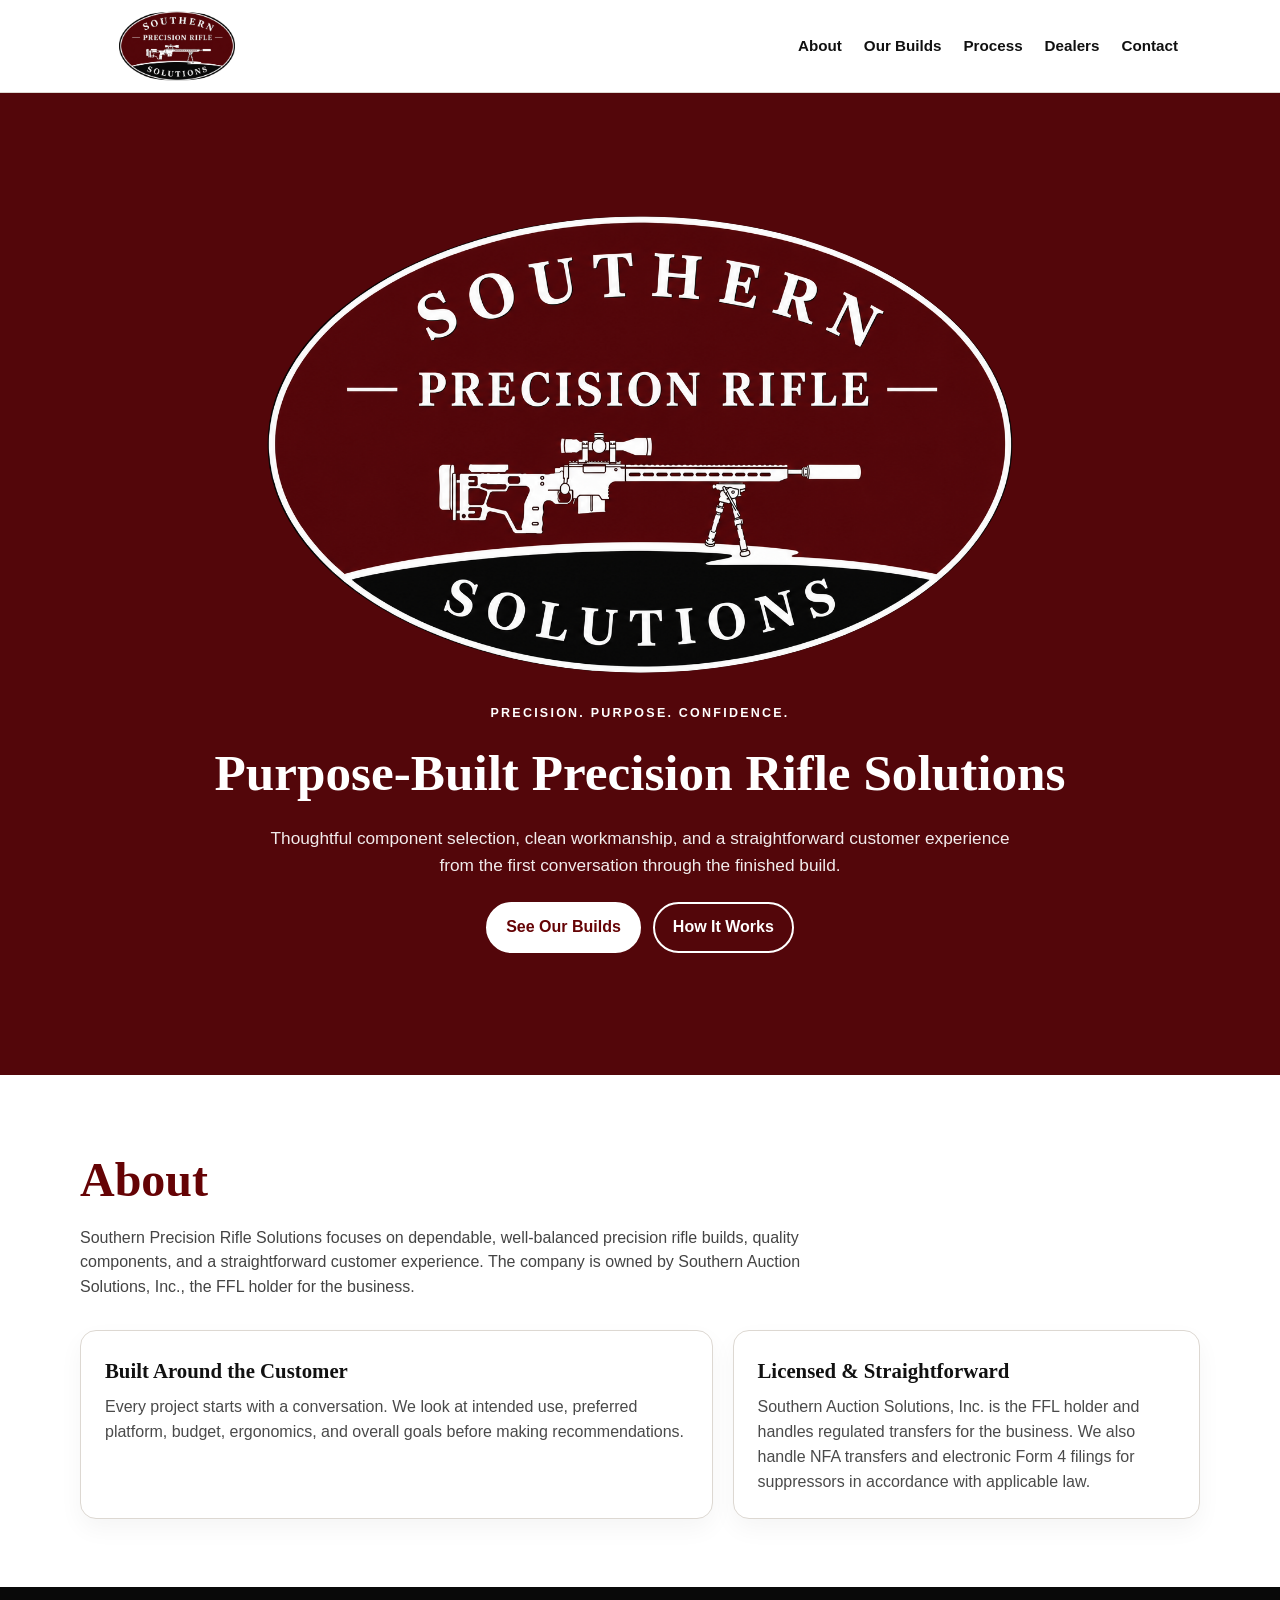
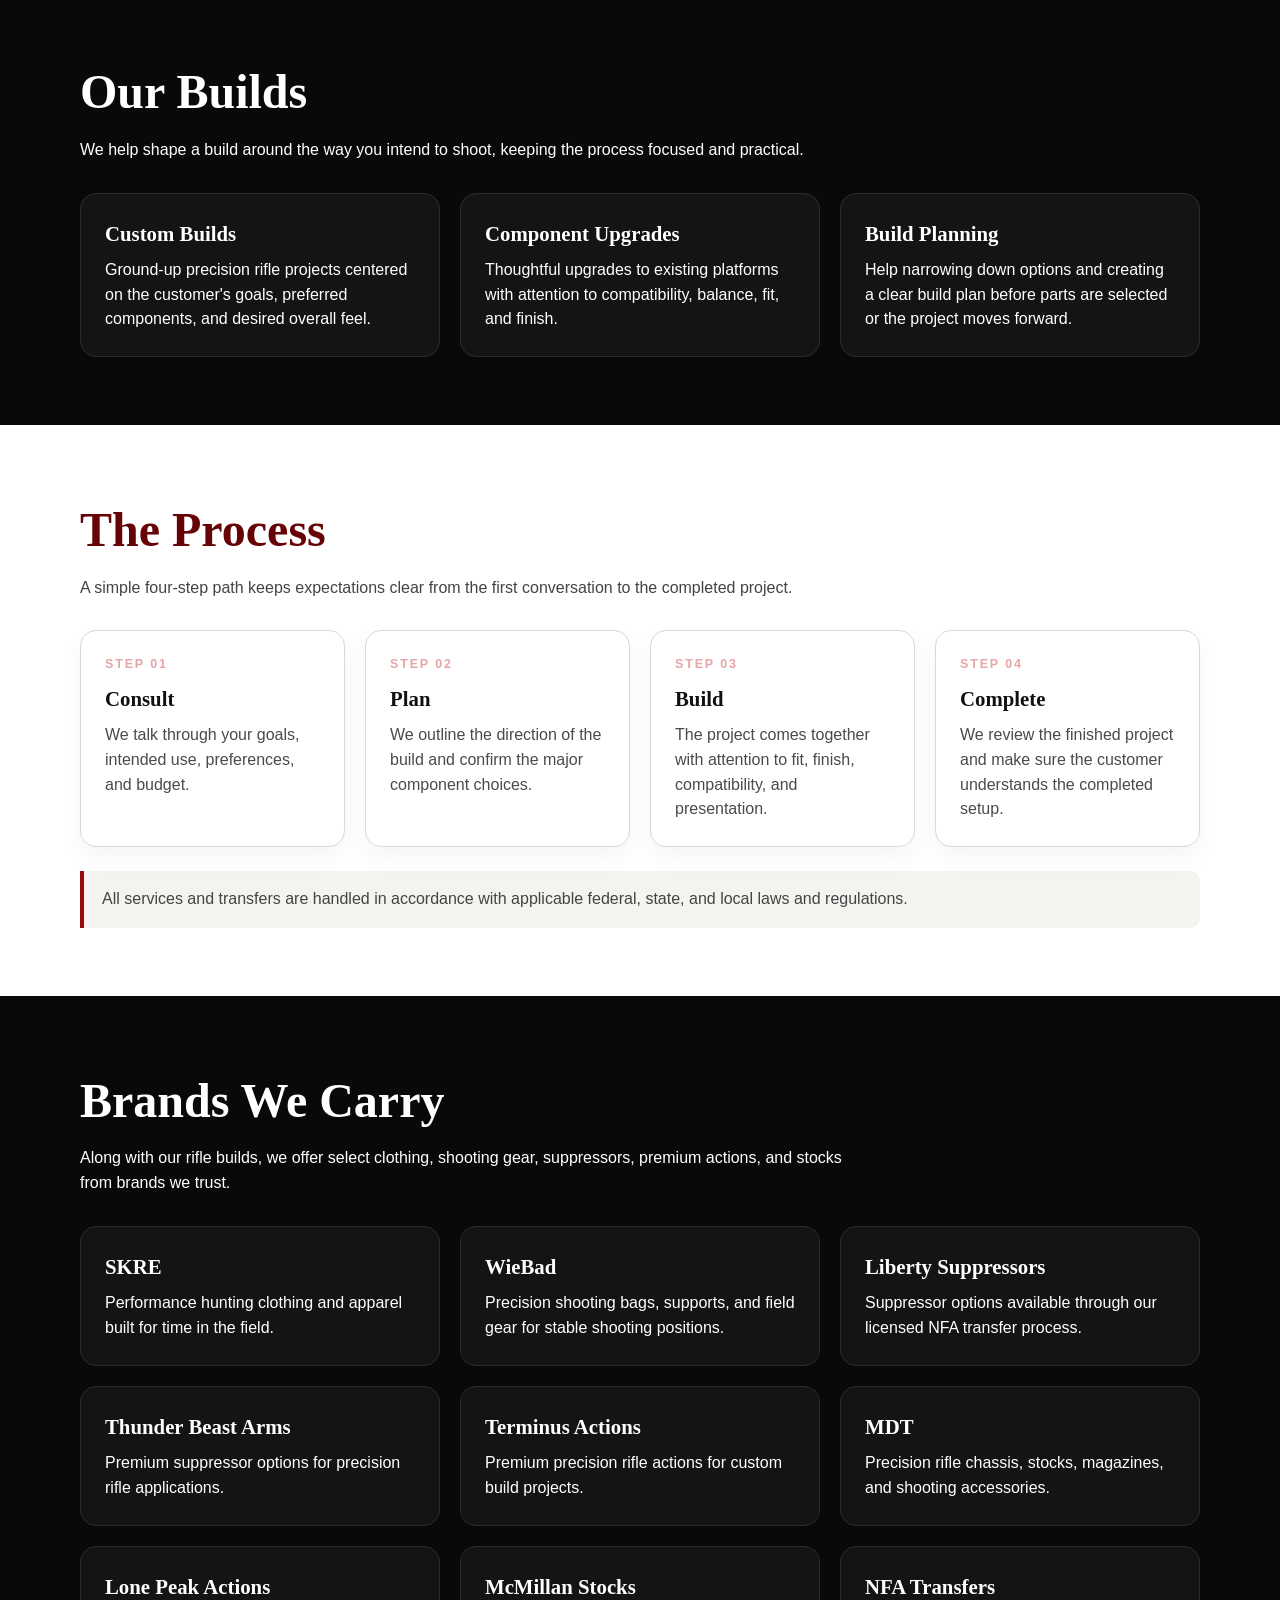
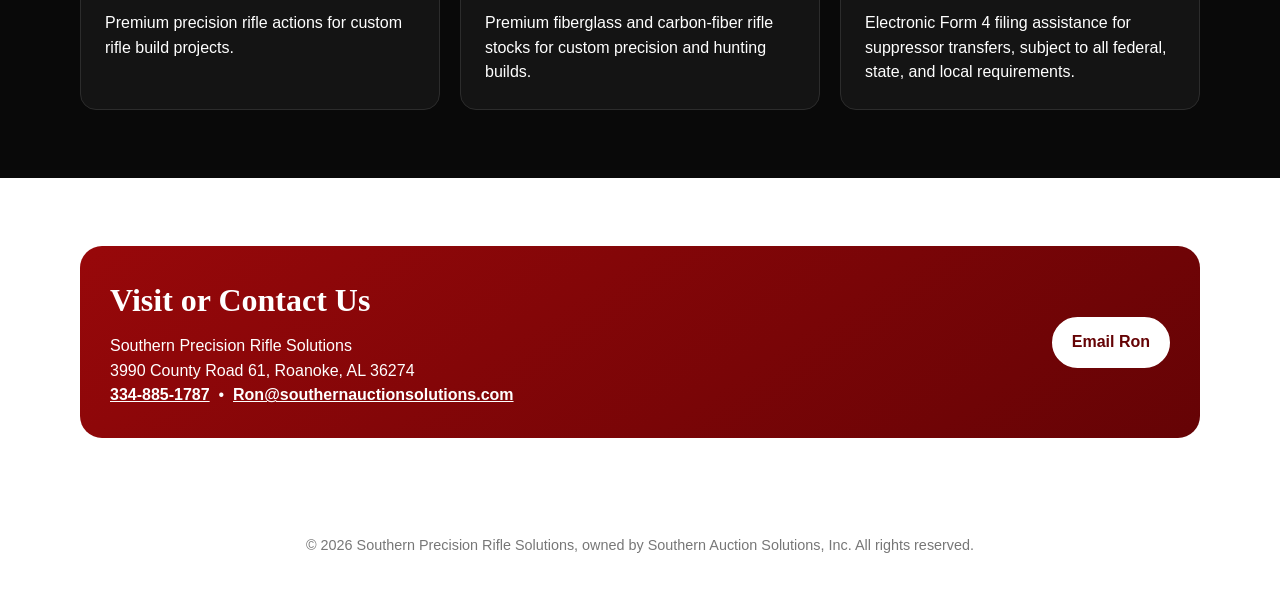
==== commit 2451ff5a: "Add files via upload" ====
--- a/index.html
+++ b/index.html
@@ -21,7 +21,7 @@
 <section id="about"><div class="section-inner"><div class="section-heading"><h2>About</h2><p>Southern Precision Rifle Solutions focuses on dependable, well-balanced precision rifle builds, quality components, and a straightforward customer experience. The company is owned by Southern Auction Solutions, Inc., the FFL holder for the business.</p></div><div class="grid two"><div class="card"><h3>Built Around the Customer</h3><p>Every project starts with a conversation. We look at intended use, preferred platform, budget, ergonomics, and overall goals before making recommendations.</p></div><div class="card"><h3>Licensed & Straightforward</h3><p>Southern Auction Solutions, Inc. is the FFL holder and handles regulated transfers for the business. We also handle NFA transfers and electronic Form 4 filings for suppressors in accordance with applicable law.</p></div></div></div></section>
 <section class="dark" id="builds"><div class="section-inner"><div class="section-heading"><h2>Our Builds</h2><p>We help shape a build around the way you intend to shoot, keeping the process focused and practical.</p></div><div class="grid three"><div class="card"><h3>Custom Builds</h3><p>Ground-up precision rifle projects centered on the customer's goals, preferred components, and desired overall feel.</p></div><div class="card"><h3>Component Upgrades</h3><p>Thoughtful upgrades to existing platforms with attention to compatibility, balance, fit, and finish.</p></div><div class="card"><h3>Build Planning</h3><p>Help narrowing down options and creating a clear build plan before parts are selected or the project moves forward.</p></div></div></div></section>
 <section id="process"><div class="section-inner"><div class="section-heading"><h2>The Process</h2><p>A simple four-step path keeps expectations clear from the first conversation to the completed project.</p></div><div class="grid four"><div class="card"><div class="step">STEP 01</div><h3>Consult</h3><p>We talk through your goals, intended use, preferences, and budget.</p></div><div class="card"><div class="step">STEP 02</div><h3>Plan</h3><p>We outline the direction of the build and confirm the major component choices.</p></div><div class="card"><div class="step">STEP 03</div><h3>Build</h3><p>The project comes together with attention to fit, finish, compatibility, and presentation.</p></div><div class="card"><div class="step">STEP 04</div><h3>Complete</h3><p>We review the finished project and make sure the customer understands the completed setup.</p></div></div><div class="note">All services and transfers are handled in accordance with applicable federal, state, and local laws and regulations.</div></div></section>
-<section class="dark" id="dealers"><div class="section-inner"><div class="section-heading"><h2>Brands We Carry</h2><p>Along with our rifle builds, we offer select clothing, shooting gear, suppressors, and premium actions from brands we trust.</p></div><div class="grid three"><div class="card"><h3>SKRE</h3><p>Performance hunting clothing and apparel built for time in the field.</p></div><div class="card"><h3>WieBad</h3><p>Precision shooting bags, supports, and field gear for stable shooting positions.</p></div><div class="card"><h3>Liberty Suppressors</h3><p>Suppressor options available through our licensed NFA transfer process.</p></div><div class="card"><h3>Thunder Beast Arms</h3><p>Premium suppressor options for precision rifle applications.</p></div><div class="card"><h3>Terminus Actions</h3><p>Premium precision rifle actions for custom build projects.</p></div><div class="card"><h3>MDT</h3><p>Precision rifle chassis, stocks, magazines, and shooting accessories.</p></div><div class="card"><h3>Lone Peak Actions</h3><p>Premium precision rifle actions for custom rifle build projects.</p></div><div class="card"><h3>NFA Transfers</h3><p>Electronic Form 4 filing assistance for suppressor transfers, subject to all federal, state, and local requirements.</p></div></div></div></section>
+<section class="dark" id="dealers"><div class="section-inner"><div class="section-heading"><h2>Brands We Carry</h2><p>Along with our rifle builds, we offer select clothing, shooting gear, suppressors, premium actions, and stocks from brands we trust.</p></div><div class="grid three"><div class="card"><h3>SKRE</h3><p>Performance hunting clothing and apparel built for time in the field.</p></div><div class="card"><h3>WieBad</h3><p>Precision shooting bags, supports, and field gear for stable shooting positions.</p></div><div class="card"><h3>Liberty Suppressors</h3><p>Suppressor options available through our licensed NFA transfer process.</p></div><div class="card"><h3>Thunder Beast Arms</h3><p>Premium suppressor options for precision rifle applications.</p></div><div class="card"><h3>Terminus Actions</h3><p>Premium precision rifle actions for custom build projects.</p></div><div class="card"><h3>MDT</h3><p>Precision rifle chassis, stocks, magazines, and shooting accessories.</p></div><div class="card"><h3>Lone Peak Actions</h3><p>Premium precision rifle actions for custom rifle build projects.</p></div><div class="card"><h3>McMillan Stocks</h3><p>Premium fiberglass and carbon-fiber rifle stocks for custom precision and hunting builds.</p></div><div class="card"><h3>NFA Transfers</h3><p>Electronic Form 4 filing assistance for suppressor transfers, subject to all federal, state, and local requirements.</p></div></div></div></section>
 <section id="contact"><div class="section-inner"><div class="contact-box"><div><h2>Visit or Contact Us</h2><p>Southern Precision Rifle Solutions<br>3990 County Road 61, Roanoke, AL 36274<br><a href="tel:+13348851787">334-885-1787</a> &nbsp;•&nbsp; <a href="mailto:Ron@southernauctionsolutions.com">Ron@southernauctionsolutions.com</a></p></div><a class="button primary" href="mailto:Ron@southernauctionsolutions.com">Email Ron</a></div></div></section>
 </main>
 <footer>&copy; <span id="year"></span> Southern Precision Rifle Solutions, owned by Southern Auction Solutions, Inc. All rights reserved.</footer>
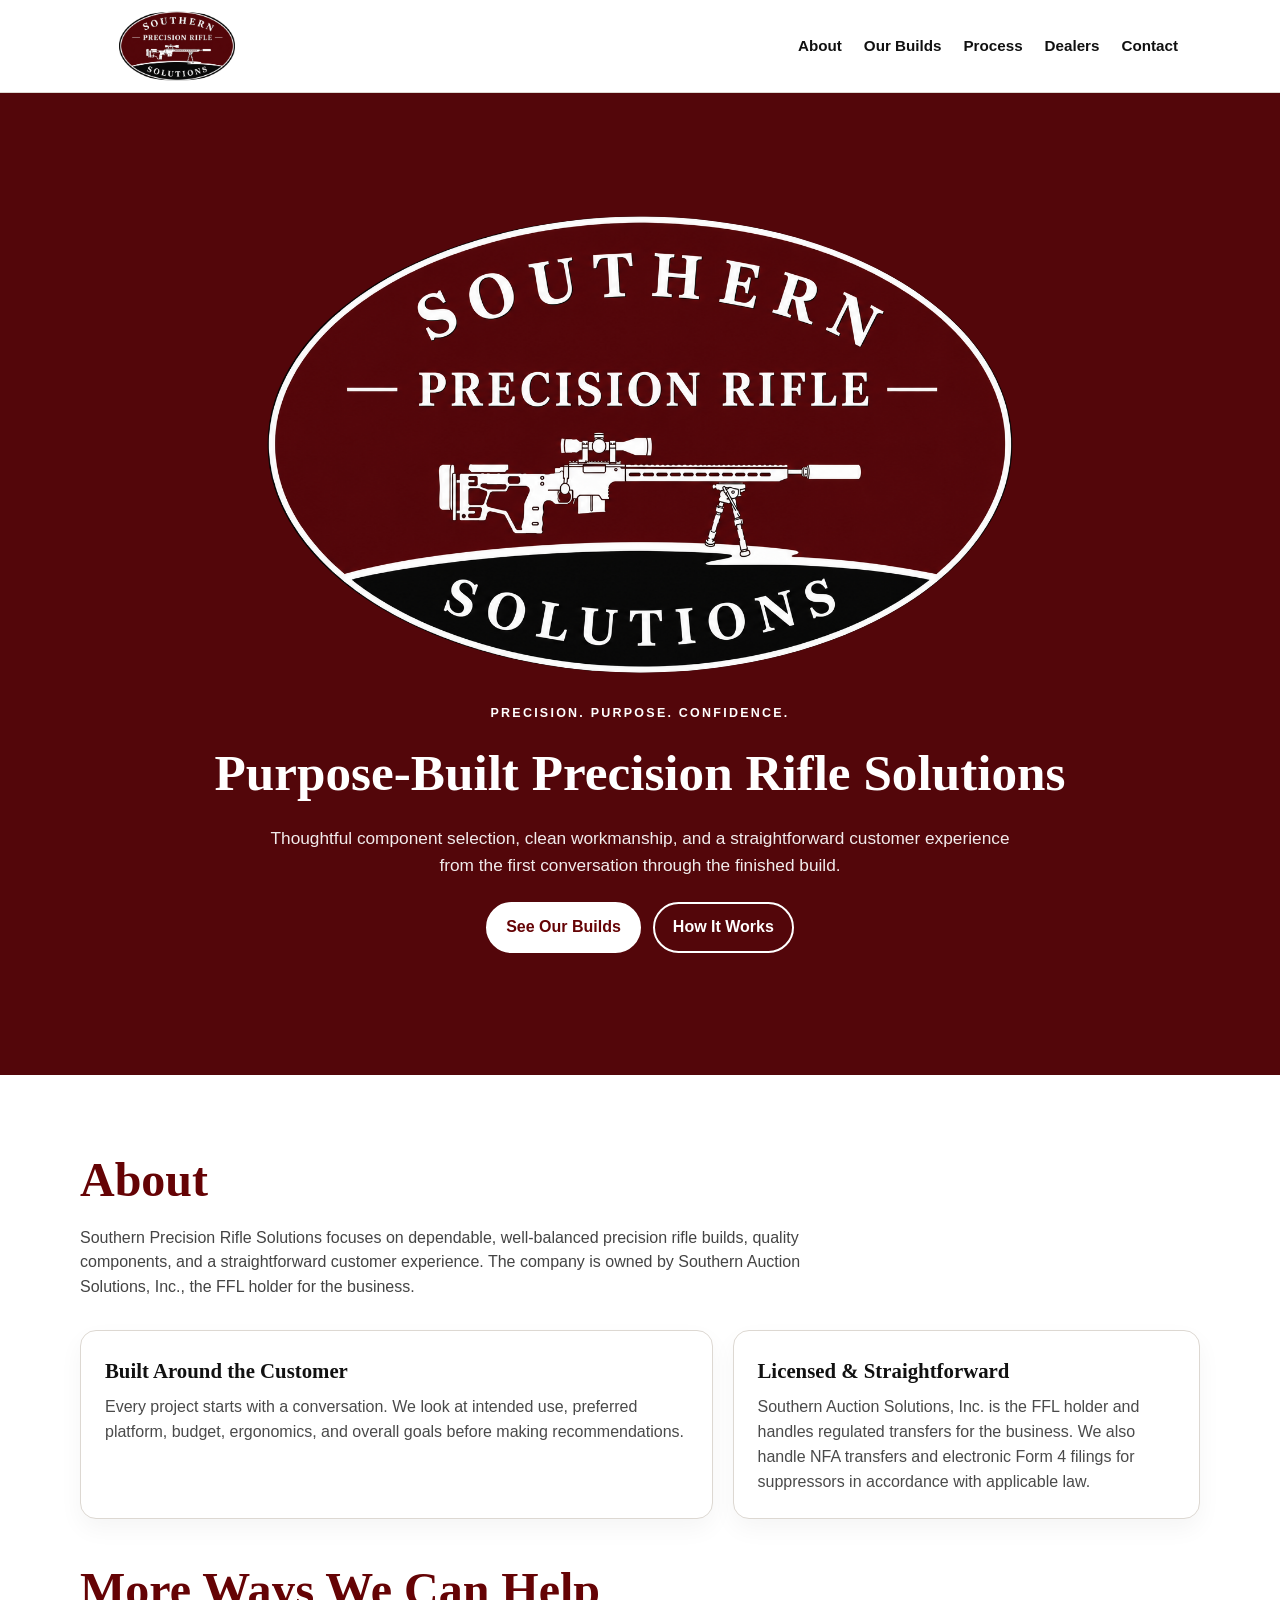
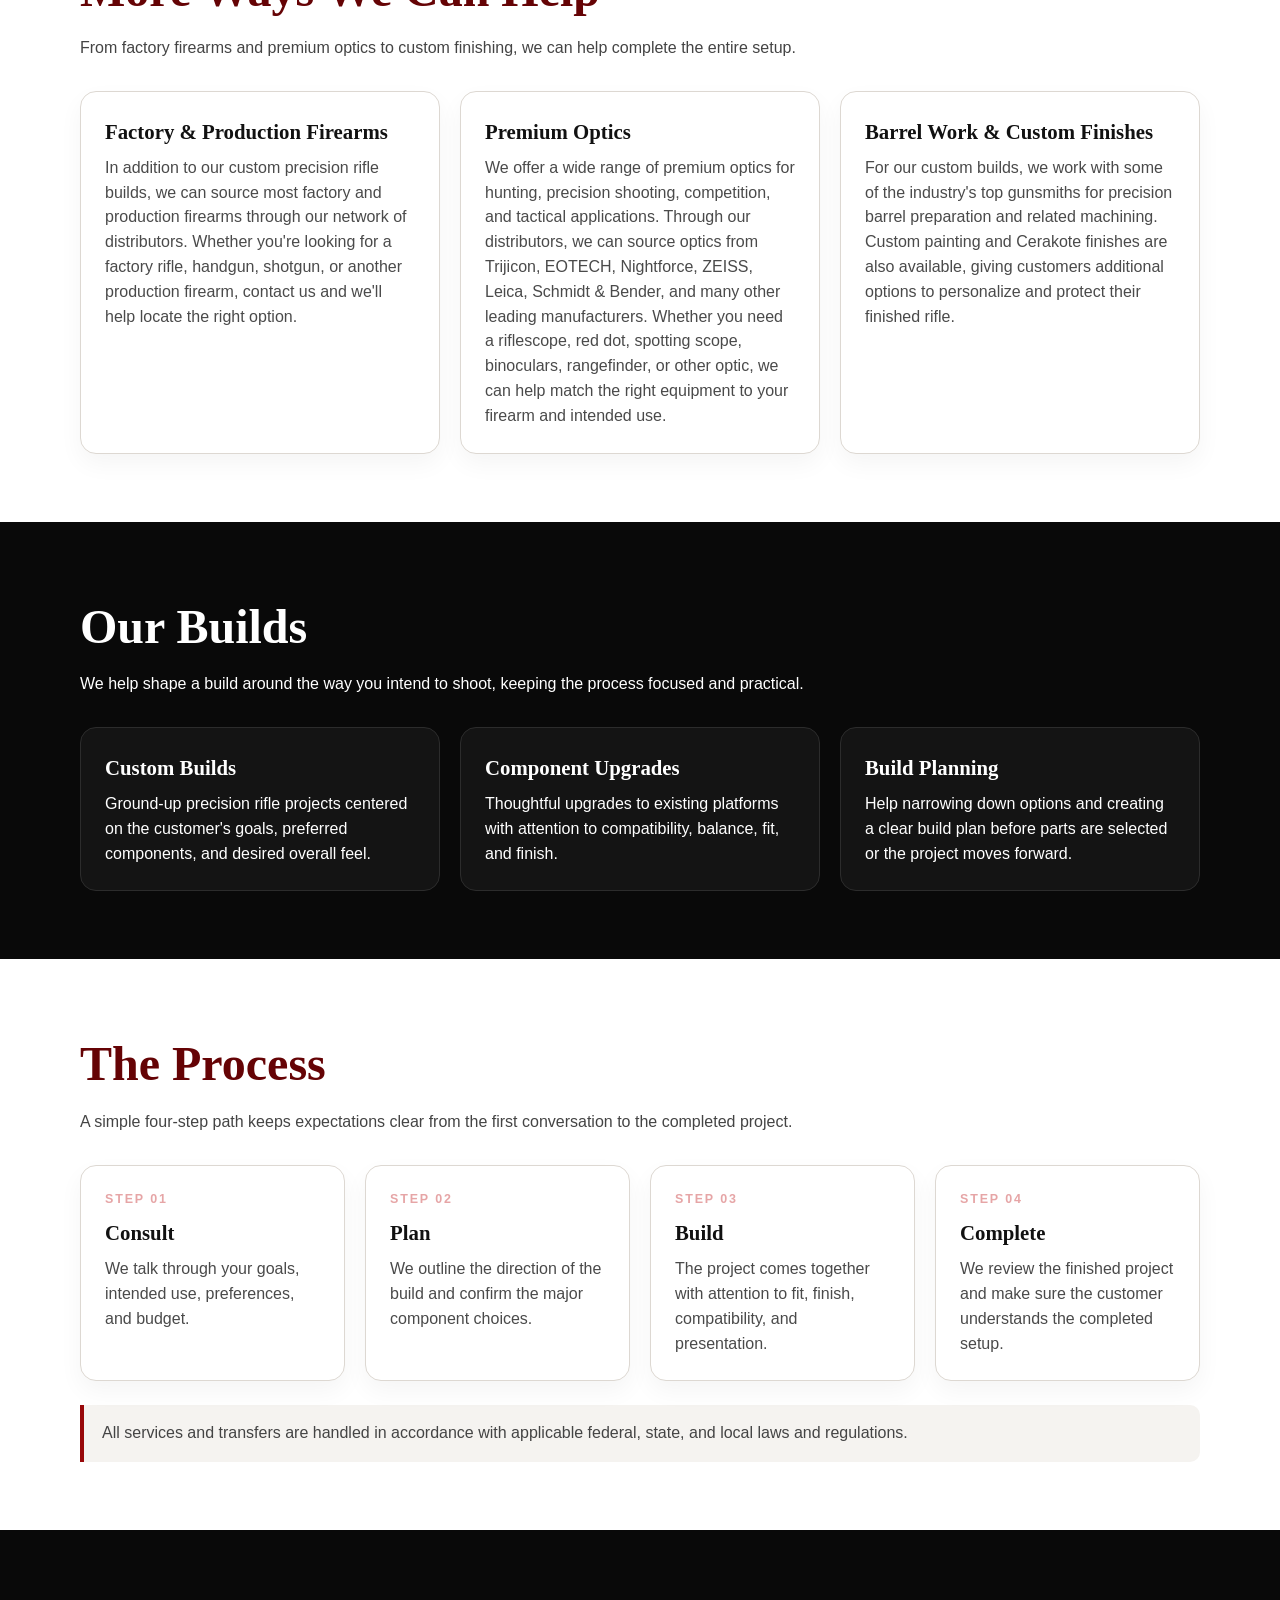
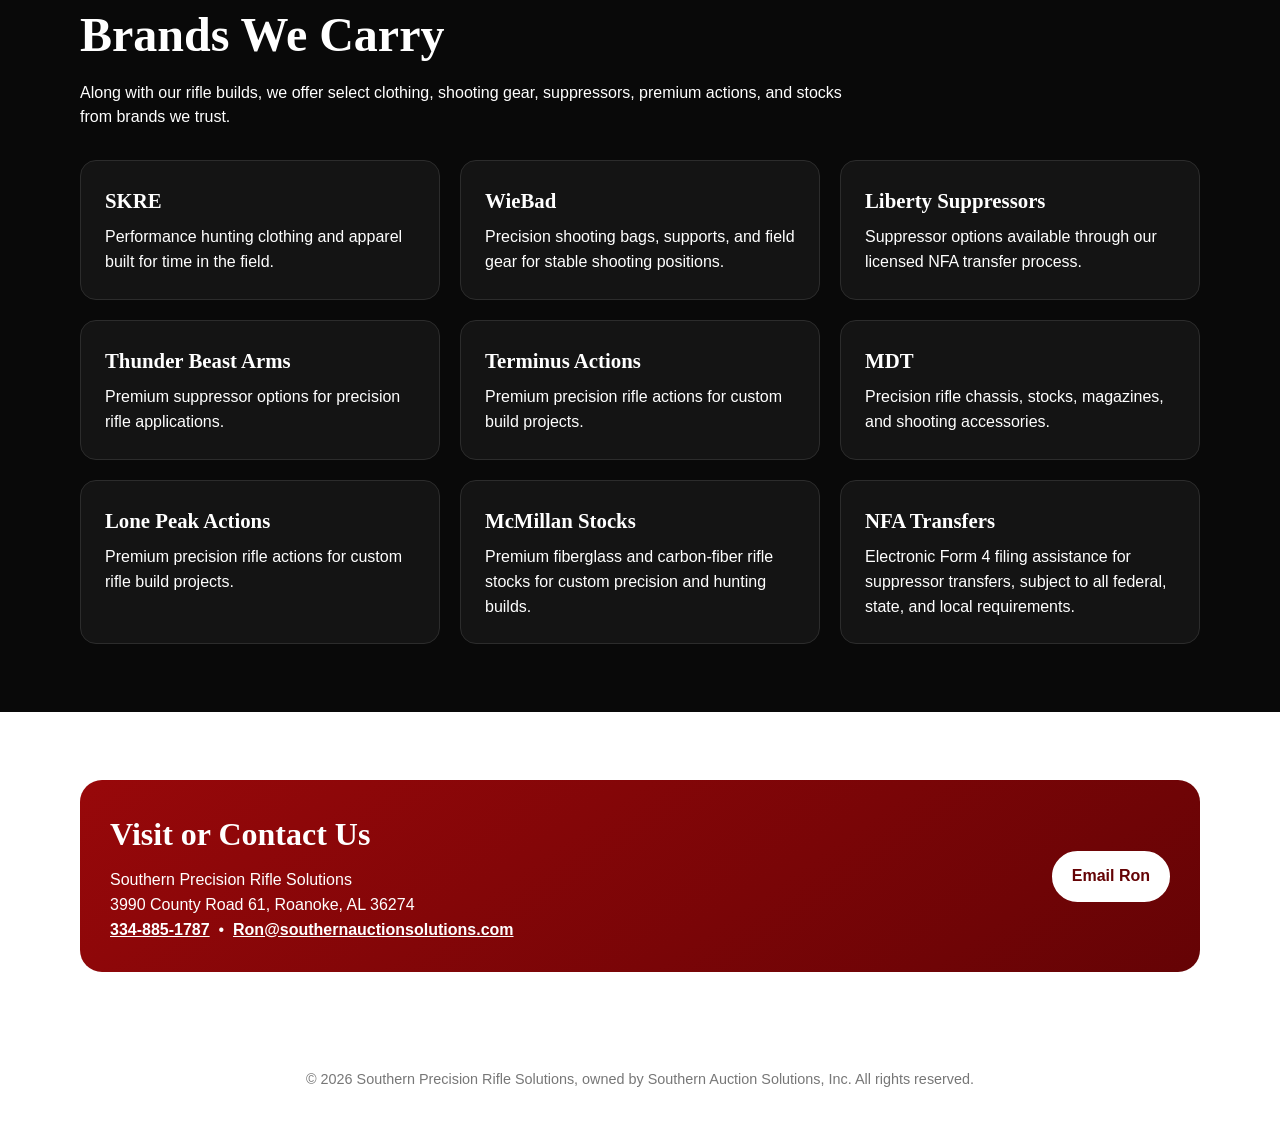
==== commit 88d48f57: "Add files via upload" ====
--- a/index.html
+++ b/index.html
@@ -18,7 +18,7 @@
 <header class="topbar"><nav class="nav" aria-label="Main navigation"><a href="#home" class="brand"><img src="logo.png" alt="Southern Precision Rifle Solutions logo" /></a><div class="navlinks"><a href="#about">About</a><a href="#builds">Our Builds</a><a href="#process">Process</a><a href="#dealers">Dealers</a><a href="#contact">Contact</a></div></nav></header>
 <main>
 <section class="hero" id="home"><div class="hero-inner"><div class="hero-logo"><img src="logo.png" alt="Southern Precision Rifle Solutions emblem"></div><div class="eyebrow">Precision. Purpose. Confidence.</div><h1>Purpose-Built Precision Rifle Solutions</h1><p>Thoughtful component selection, clean workmanship, and a straightforward customer experience from the first conversation through the finished build.</p><div class="cta-row"><a class="button primary" href="#builds">See Our Builds</a><a class="button secondary" href="#process">How It Works</a></div></div></section>
-<section id="about"><div class="section-inner"><div class="section-heading"><h2>About</h2><p>Southern Precision Rifle Solutions focuses on dependable, well-balanced precision rifle builds, quality components, and a straightforward customer experience. The company is owned by Southern Auction Solutions, Inc., the FFL holder for the business.</p></div><div class="grid two"><div class="card"><h3>Built Around the Customer</h3><p>Every project starts with a conversation. We look at intended use, preferred platform, budget, ergonomics, and overall goals before making recommendations.</p></div><div class="card"><h3>Licensed & Straightforward</h3><p>Southern Auction Solutions, Inc. is the FFL holder and handles regulated transfers for the business. We also handle NFA transfers and electronic Form 4 filings for suppressors in accordance with applicable law.</p></div></div></div></section>
+<section id="about"><div class="section-inner"><div class="section-heading"><h2>About</h2><p>Southern Precision Rifle Solutions focuses on dependable, well-balanced precision rifle builds, quality components, and a straightforward customer experience. The company is owned by Southern Auction Solutions, Inc., the FFL holder for the business.</p></div><div class="grid two"><div class="card"><h3>Built Around the Customer</h3><p>Every project starts with a conversation. We look at intended use, preferred platform, budget, ergonomics, and overall goals before making recommendations.</p></div><div class="card"><h3>Licensed & Straightforward</h3><p>Southern Auction Solutions, Inc. is the FFL holder and handles regulated transfers for the business. We also handle NFA transfers and electronic Form 4 filings for suppressors in accordance with applicable law.</p></div></div><div class="section-heading" style="margin-top:34px"><h2>More Ways We Can Help</h2><p>From factory firearms and premium optics to custom finishing, we can help complete the entire setup.</p></div><div class="grid three"><div class="card"><h3>Factory & Production Firearms</h3><p>In addition to our custom precision rifle builds, we can source most factory and production firearms through our network of distributors. Whether you're looking for a factory rifle, handgun, shotgun, or another production firearm, contact us and we'll help locate the right option.</p></div><div class="card"><h3>Premium Optics</h3><p>We offer a wide range of premium optics for hunting, precision shooting, competition, and tactical applications. Through our distributors, we can source optics from Trijicon, EOTECH, Nightforce, ZEISS, Leica, Schmidt &amp; Bender, and many other leading manufacturers. Whether you need a riflescope, red dot, spotting scope, binoculars, rangefinder, or other optic, we can help match the right equipment to your firearm and intended use.</p></div><div class="card"><h3>Barrel Work & Custom Finishes</h3><p>For our custom builds, we work with some of the industry's top gunsmiths for precision barrel preparation and related machining. Custom painting and Cerakote finishes are also available, giving customers additional options to personalize and protect their finished rifle.</p></div></div></div></section>
 <section class="dark" id="builds"><div class="section-inner"><div class="section-heading"><h2>Our Builds</h2><p>We help shape a build around the way you intend to shoot, keeping the process focused and practical.</p></div><div class="grid three"><div class="card"><h3>Custom Builds</h3><p>Ground-up precision rifle projects centered on the customer's goals, preferred components, and desired overall feel.</p></div><div class="card"><h3>Component Upgrades</h3><p>Thoughtful upgrades to existing platforms with attention to compatibility, balance, fit, and finish.</p></div><div class="card"><h3>Build Planning</h3><p>Help narrowing down options and creating a clear build plan before parts are selected or the project moves forward.</p></div></div></div></section>
 <section id="process"><div class="section-inner"><div class="section-heading"><h2>The Process</h2><p>A simple four-step path keeps expectations clear from the first conversation to the completed project.</p></div><div class="grid four"><div class="card"><div class="step">STEP 01</div><h3>Consult</h3><p>We talk through your goals, intended use, preferences, and budget.</p></div><div class="card"><div class="step">STEP 02</div><h3>Plan</h3><p>We outline the direction of the build and confirm the major component choices.</p></div><div class="card"><div class="step">STEP 03</div><h3>Build</h3><p>The project comes together with attention to fit, finish, compatibility, and presentation.</p></div><div class="card"><div class="step">STEP 04</div><h3>Complete</h3><p>We review the finished project and make sure the customer understands the completed setup.</p></div></div><div class="note">All services and transfers are handled in accordance with applicable federal, state, and local laws and regulations.</div></div></section>
 <section class="dark" id="dealers"><div class="section-inner"><div class="section-heading"><h2>Brands We Carry</h2><p>Along with our rifle builds, we offer select clothing, shooting gear, suppressors, premium actions, and stocks from brands we trust.</p></div><div class="grid three"><div class="card"><h3>SKRE</h3><p>Performance hunting clothing and apparel built for time in the field.</p></div><div class="card"><h3>WieBad</h3><p>Precision shooting bags, supports, and field gear for stable shooting positions.</p></div><div class="card"><h3>Liberty Suppressors</h3><p>Suppressor options available through our licensed NFA transfer process.</p></div><div class="card"><h3>Thunder Beast Arms</h3><p>Premium suppressor options for precision rifle applications.</p></div><div class="card"><h3>Terminus Actions</h3><p>Premium precision rifle actions for custom build projects.</p></div><div class="card"><h3>MDT</h3><p>Precision rifle chassis, stocks, magazines, and shooting accessories.</p></div><div class="card"><h3>Lone Peak Actions</h3><p>Premium precision rifle actions for custom rifle build projects.</p></div><div class="card"><h3>McMillan Stocks</h3><p>Premium fiberglass and carbon-fiber rifle stocks for custom precision and hunting builds.</p></div><div class="card"><h3>NFA Transfers</h3><p>Electronic Form 4 filing assistance for suppressor transfers, subject to all federal, state, and local requirements.</p></div></div></div></section>
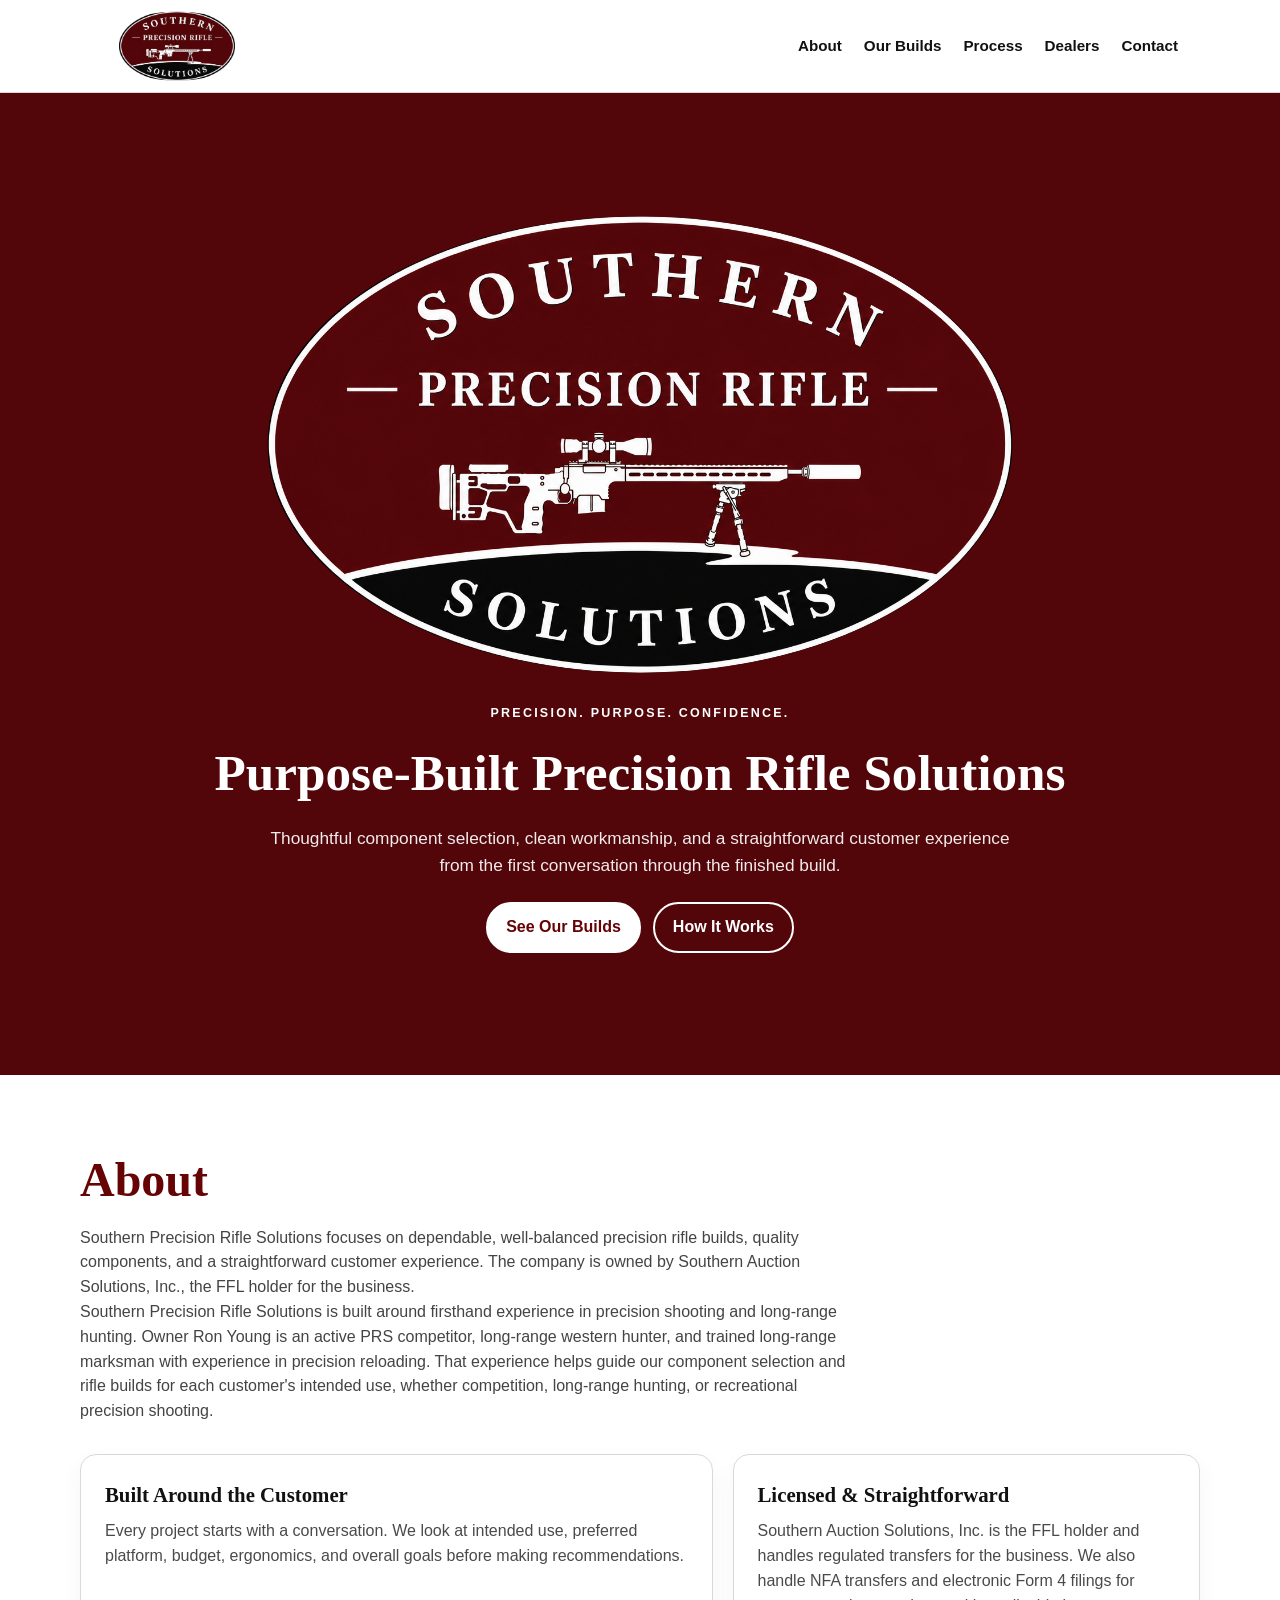
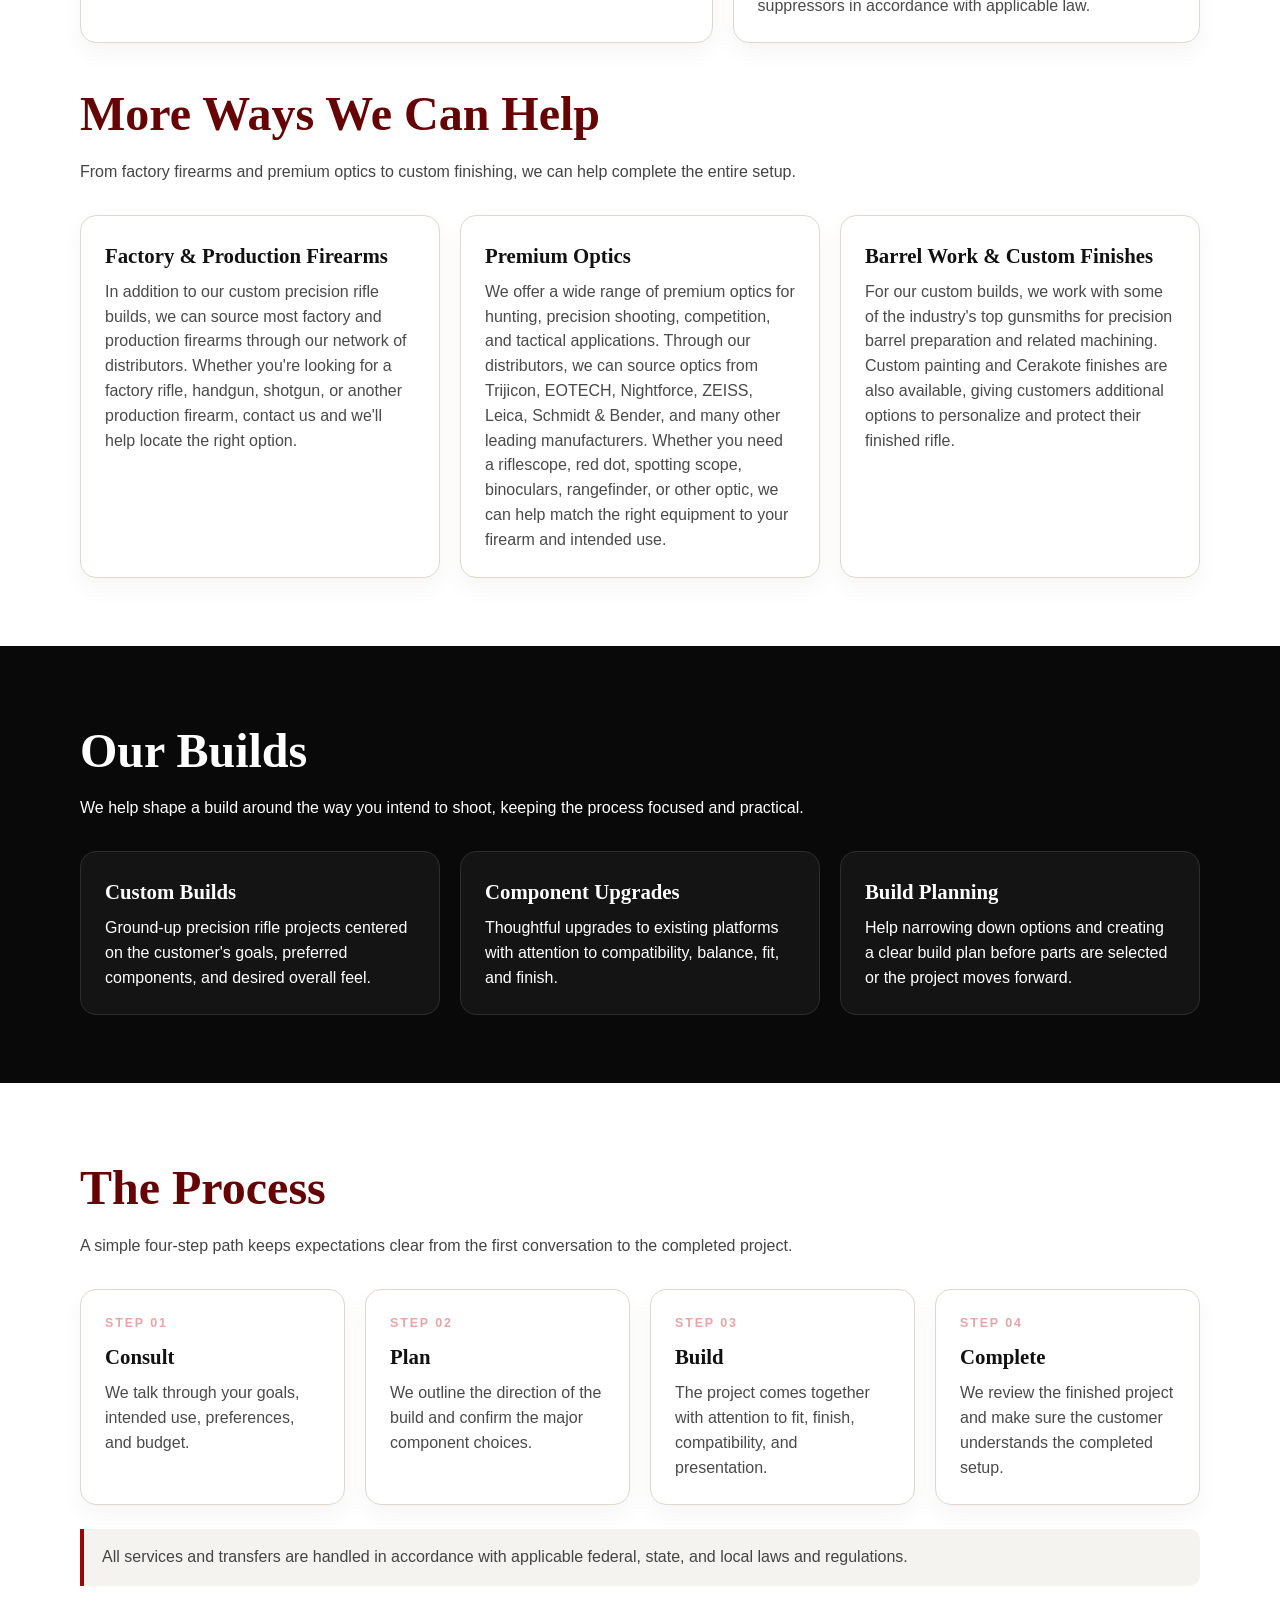
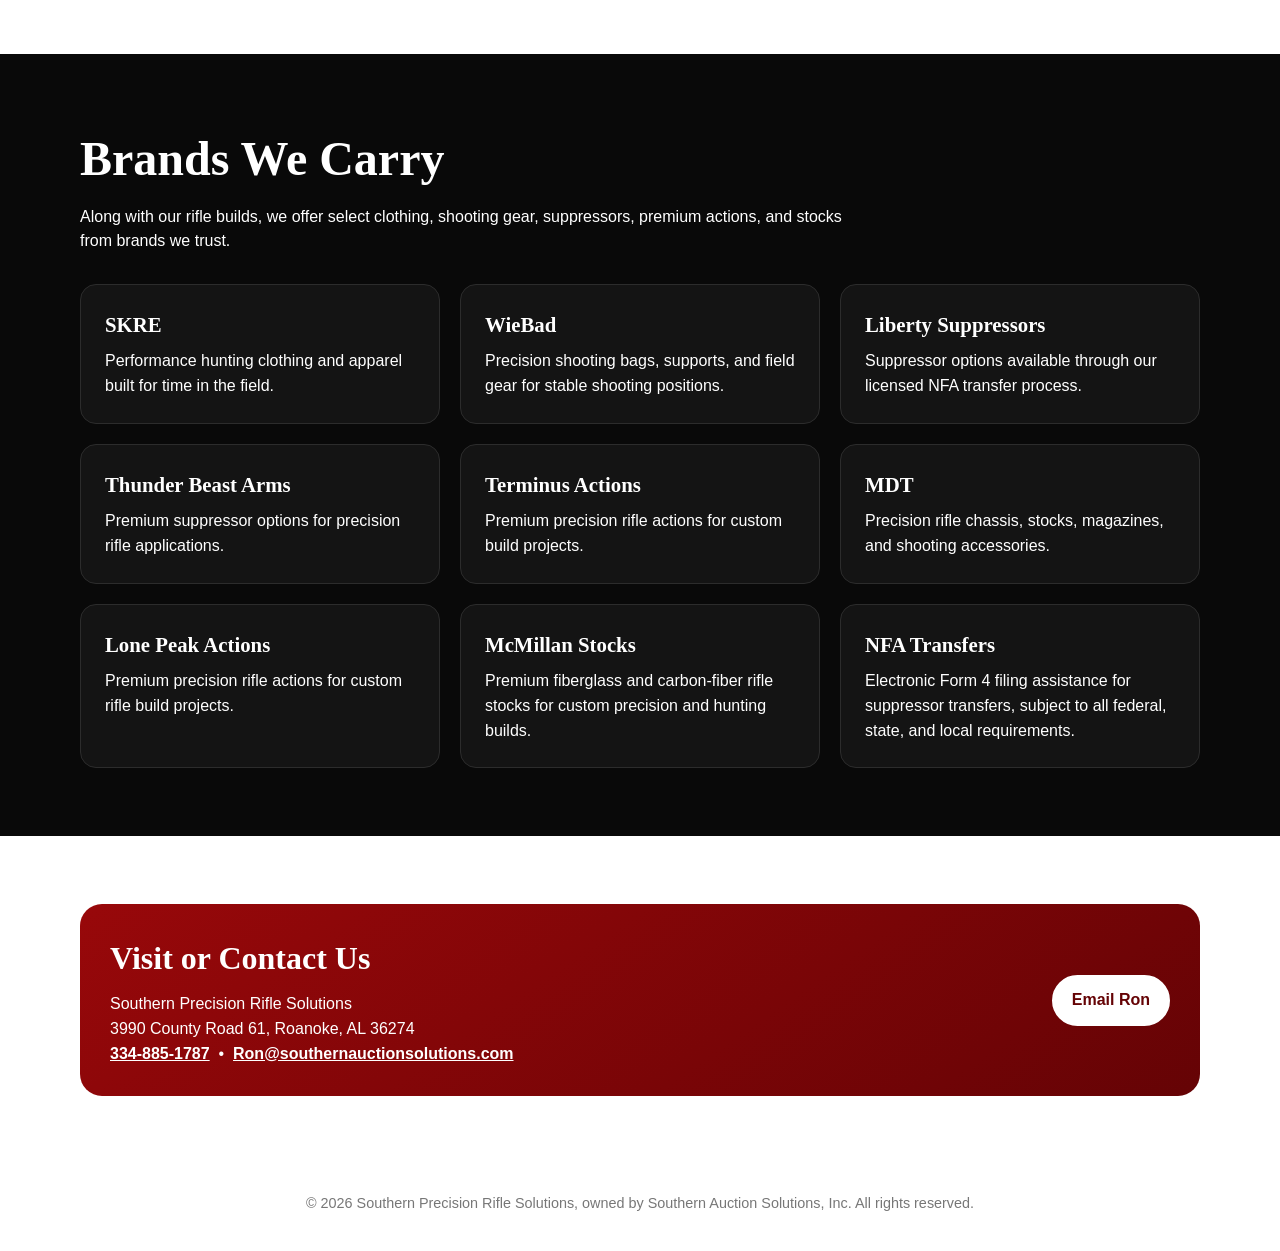
==== commit 947b0fcf: "Add files via upload" ====
--- a/index.html
+++ b/index.html
@@ -18,7 +18,7 @@
 <header class="topbar"><nav class="nav" aria-label="Main navigation"><a href="#home" class="brand"><img src="logo.png" alt="Southern Precision Rifle Solutions logo" /></a><div class="navlinks"><a href="#about">About</a><a href="#builds">Our Builds</a><a href="#process">Process</a><a href="#dealers">Dealers</a><a href="#contact">Contact</a></div></nav></header>
 <main>
 <section class="hero" id="home"><div class="hero-inner"><div class="hero-logo"><img src="logo.png" alt="Southern Precision Rifle Solutions emblem"></div><div class="eyebrow">Precision. Purpose. Confidence.</div><h1>Purpose-Built Precision Rifle Solutions</h1><p>Thoughtful component selection, clean workmanship, and a straightforward customer experience from the first conversation through the finished build.</p><div class="cta-row"><a class="button primary" href="#builds">See Our Builds</a><a class="button secondary" href="#process">How It Works</a></div></div></section>
-<section id="about"><div class="section-inner"><div class="section-heading"><h2>About</h2><p>Southern Precision Rifle Solutions focuses on dependable, well-balanced precision rifle builds, quality components, and a straightforward customer experience. The company is owned by Southern Auction Solutions, Inc., the FFL holder for the business.</p></div><div class="grid two"><div class="card"><h3>Built Around the Customer</h3><p>Every project starts with a conversation. We look at intended use, preferred platform, budget, ergonomics, and overall goals before making recommendations.</p></div><div class="card"><h3>Licensed & Straightforward</h3><p>Southern Auction Solutions, Inc. is the FFL holder and handles regulated transfers for the business. We also handle NFA transfers and electronic Form 4 filings for suppressors in accordance with applicable law.</p></div></div><div class="section-heading" style="margin-top:34px"><h2>More Ways We Can Help</h2><p>From factory firearms and premium optics to custom finishing, we can help complete the entire setup.</p></div><div class="grid three"><div class="card"><h3>Factory & Production Firearms</h3><p>In addition to our custom precision rifle builds, we can source most factory and production firearms through our network of distributors. Whether you're looking for a factory rifle, handgun, shotgun, or another production firearm, contact us and we'll help locate the right option.</p></div><div class="card"><h3>Premium Optics</h3><p>We offer a wide range of premium optics for hunting, precision shooting, competition, and tactical applications. Through our distributors, we can source optics from Trijicon, EOTECH, Nightforce, ZEISS, Leica, Schmidt &amp; Bender, and many other leading manufacturers. Whether you need a riflescope, red dot, spotting scope, binoculars, rangefinder, or other optic, we can help match the right equipment to your firearm and intended use.</p></div><div class="card"><h3>Barrel Work & Custom Finishes</h3><p>For our custom builds, we work with some of the industry's top gunsmiths for precision barrel preparation and related machining. Custom painting and Cerakote finishes are also available, giving customers additional options to personalize and protect their finished rifle.</p></div></div></div></section>
+<section id="about"><div class="section-inner"><div class="section-heading"><h2>About</h2><p>Southern Precision Rifle Solutions focuses on dependable, well-balanced precision rifle builds, quality components, and a straightforward customer experience. The company is owned by Southern Auction Solutions, Inc., the FFL holder for the business.</p><p>Southern Precision Rifle Solutions is built around firsthand experience in precision shooting and long-range hunting. Owner Ron Young is an active PRS competitor, long-range western hunter, and trained long-range marksman with experience in precision reloading. That experience helps guide our component selection and rifle builds for each customer's intended use, whether competition, long-range hunting, or recreational precision shooting.</p></div><div class="grid two"><div class="card"><h3>Built Around the Customer</h3><p>Every project starts with a conversation. We look at intended use, preferred platform, budget, ergonomics, and overall goals before making recommendations.</p></div><div class="card"><h3>Licensed & Straightforward</h3><p>Southern Auction Solutions, Inc. is the FFL holder and handles regulated transfers for the business. We also handle NFA transfers and electronic Form 4 filings for suppressors in accordance with applicable law.</p></div></div><div class="section-heading" style="margin-top:34px"><h2>More Ways We Can Help</h2><p>From factory firearms and premium optics to custom finishing, we can help complete the entire setup.</p></div><div class="grid three"><div class="card"><h3>Factory & Production Firearms</h3><p>In addition to our custom precision rifle builds, we can source most factory and production firearms through our network of distributors. Whether you're looking for a factory rifle, handgun, shotgun, or another production firearm, contact us and we'll help locate the right option.</p></div><div class="card"><h3>Premium Optics</h3><p>We offer a wide range of premium optics for hunting, precision shooting, competition, and tactical applications. Through our distributors, we can source optics from Trijicon, EOTECH, Nightforce, ZEISS, Leica, Schmidt &amp; Bender, and many other leading manufacturers. Whether you need a riflescope, red dot, spotting scope, binoculars, rangefinder, or other optic, we can help match the right equipment to your firearm and intended use.</p></div><div class="card"><h3>Barrel Work & Custom Finishes</h3><p>For our custom builds, we work with some of the industry's top gunsmiths for precision barrel preparation and related machining. Custom painting and Cerakote finishes are also available, giving customers additional options to personalize and protect their finished rifle.</p></div></div></div></section>
 <section class="dark" id="builds"><div class="section-inner"><div class="section-heading"><h2>Our Builds</h2><p>We help shape a build around the way you intend to shoot, keeping the process focused and practical.</p></div><div class="grid three"><div class="card"><h3>Custom Builds</h3><p>Ground-up precision rifle projects centered on the customer's goals, preferred components, and desired overall feel.</p></div><div class="card"><h3>Component Upgrades</h3><p>Thoughtful upgrades to existing platforms with attention to compatibility, balance, fit, and finish.</p></div><div class="card"><h3>Build Planning</h3><p>Help narrowing down options and creating a clear build plan before parts are selected or the project moves forward.</p></div></div></div></section>
 <section id="process"><div class="section-inner"><div class="section-heading"><h2>The Process</h2><p>A simple four-step path keeps expectations clear from the first conversation to the completed project.</p></div><div class="grid four"><div class="card"><div class="step">STEP 01</div><h3>Consult</h3><p>We talk through your goals, intended use, preferences, and budget.</p></div><div class="card"><div class="step">STEP 02</div><h3>Plan</h3><p>We outline the direction of the build and confirm the major component choices.</p></div><div class="card"><div class="step">STEP 03</div><h3>Build</h3><p>The project comes together with attention to fit, finish, compatibility, and presentation.</p></div><div class="card"><div class="step">STEP 04</div><h3>Complete</h3><p>We review the finished project and make sure the customer understands the completed setup.</p></div></div><div class="note">All services and transfers are handled in accordance with applicable federal, state, and local laws and regulations.</div></div></section>
 <section class="dark" id="dealers"><div class="section-inner"><div class="section-heading"><h2>Brands We Carry</h2><p>Along with our rifle builds, we offer select clothing, shooting gear, suppressors, premium actions, and stocks from brands we trust.</p></div><div class="grid three"><div class="card"><h3>SKRE</h3><p>Performance hunting clothing and apparel built for time in the field.</p></div><div class="card"><h3>WieBad</h3><p>Precision shooting bags, supports, and field gear for stable shooting positions.</p></div><div class="card"><h3>Liberty Suppressors</h3><p>Suppressor options available through our licensed NFA transfer process.</p></div><div class="card"><h3>Thunder Beast Arms</h3><p>Premium suppressor options for precision rifle applications.</p></div><div class="card"><h3>Terminus Actions</h3><p>Premium precision rifle actions for custom build projects.</p></div><div class="card"><h3>MDT</h3><p>Precision rifle chassis, stocks, magazines, and shooting accessories.</p></div><div class="card"><h3>Lone Peak Actions</h3><p>Premium precision rifle actions for custom rifle build projects.</p></div><div class="card"><h3>McMillan Stocks</h3><p>Premium fiberglass and carbon-fiber rifle stocks for custom precision and hunting builds.</p></div><div class="card"><h3>NFA Transfers</h3><p>Electronic Form 4 filing assistance for suppressor transfers, subject to all federal, state, and local requirements.</p></div></div></div></section>
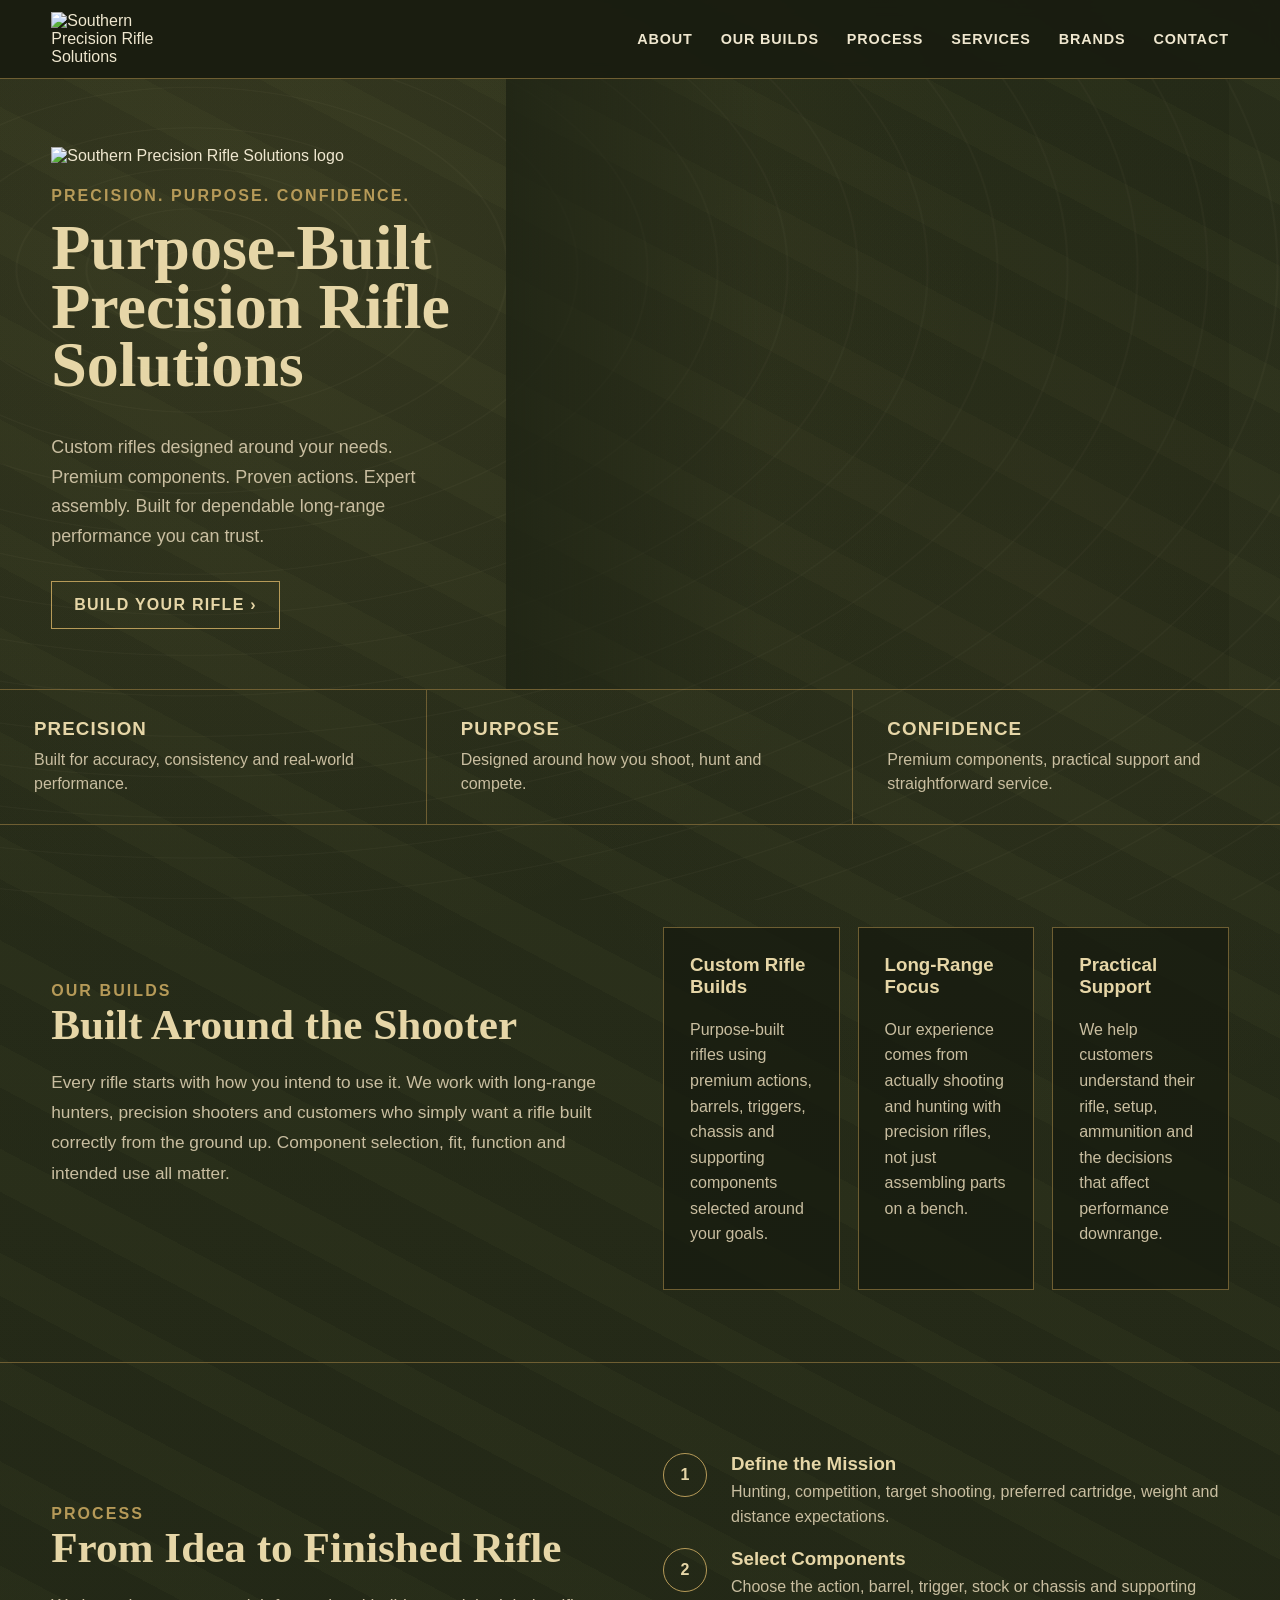
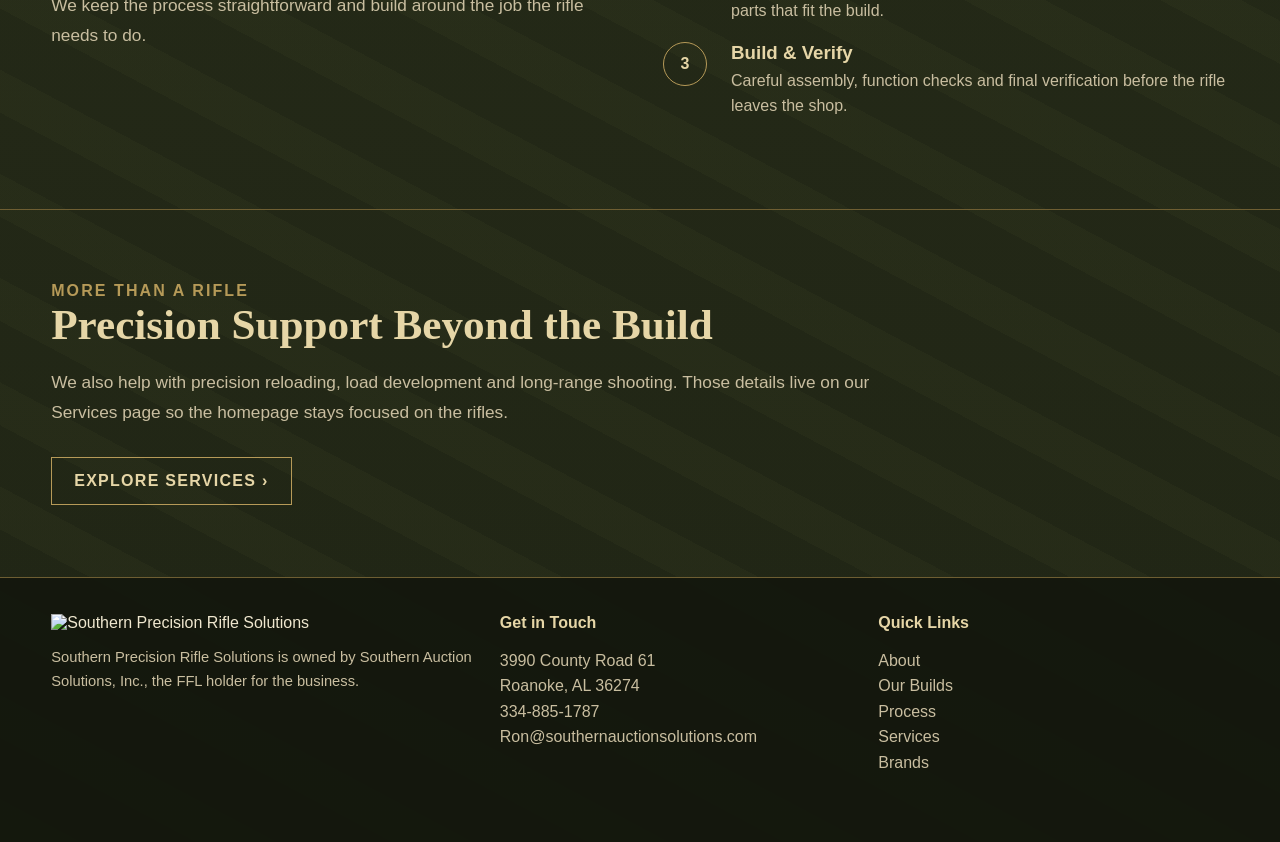
==== commit 47dc5860: "Add files via upload" ====
--- a/index.html
+++ b/index.html
@@ -1,29 +1,10 @@
-<!DOCTYPE html>
-<html lang="en">
-<head>
-<meta charset="UTF-8" />
-<meta name="viewport" content="width=device-width, initial-scale=1.0" />
-<meta name="description" content="Southern Precision Rifle Solutions — custom precision rifle builds, premium components, suppressors, gear, and NFA transfer services in Roanoke, Alabama." />
-<title>Southern Precision Rifle Solutions</title>
-<style>
-:root{--red:#98080a;--deep:#650305;--black:#090909;--white:#fff;--off:#f5f3f0;--line:#ddd8d2;--max:1120px}
-*{box-sizing:border-box}html{scroll-behavior:smooth}body{margin:0;font-family:Arial,Helvetica,sans-serif;color:#111;background:#fff;line-height:1.55}a{color:inherit}.topbar{position:sticky;top:0;z-index:20;background:rgba(255,255,255,.97);border-bottom:1px solid var(--line)}.nav{max-width:var(--max);margin:auto;padding:10px 22px;display:flex;align-items:center;justify-content:space-between;gap:20px}.brand{display:flex;align-items:center;text-decoration:none}.brand img{width:150px;max-height:72px;object-fit:contain;display:block;clip-path:ellipse(49% 48% at 50% 50%)}.navlinks{display:flex;gap:22px;flex-wrap:wrap;justify-content:flex-end}.navlinks a{text-decoration:none;font-weight:700;font-size:.95rem}.navlinks a:hover{color:var(--red)}
-.hero{background:#53060a;color:white;overflow:hidden}.hero-inner{max-width:var(--max);margin:auto;padding:46px 22px 54px;text-align:center}.hero-logo{width:min(760px,92vw);margin:0 auto 22px}.hero-logo img{width:100%;height:auto;display:block;clip-path:ellipse(49% 48% at 50% 50%)}.eyebrow{text-transform:uppercase;letter-spacing:.18em;font-weight:800;font-size:.78rem;margin:4px 0 10px}.hero h1{font-family:Georgia,'Times New Roman',serif;font-size:clamp(1.9rem,4vw,3.35rem);margin:0 0 12px}.hero p{max-width:760px;margin:0 auto 24px;color:rgba(255,255,255,.92);font-size:1.08rem}.cta-row{display:flex;justify-content:center;gap:12px;flex-wrap:wrap}.button{display:inline-block;text-decoration:none;border-radius:999px;padding:11px 18px;font-weight:800;border:2px solid #fff}.button.primary{background:#fff;color:var(--deep)}.button.secondary{background:transparent;color:#fff}
-section{padding:68px 22px}.section-inner{max-width:var(--max);margin:auto}.section-heading{max-width:780px;margin-bottom:30px}.section-heading h2{font-family:Georgia,'Times New Roman',serif;color:var(--deep);font-size:clamp(2rem,4vw,3rem);margin:0 0 8px}.section-heading p{margin:0;color:#444}.grid{display:grid;gap:20px}.two{grid-template-columns:1.15fr .85fr}.three{grid-template-columns:repeat(3,1fr)}.four{grid-template-columns:repeat(4,1fr)}.card{border:1px solid var(--line);border-radius:16px;padding:24px;background:#fff;box-shadow:0 10px 25px rgba(0,0,0,.045)}.card h3{font-family:Georgia,'Times New Roman',serif;font-size:1.3rem;margin:0 0 8px}.card p{margin:0;color:#4a4a4a}.dark{background:#090909;color:#fff}.dark .section-heading h2,.dark .section-heading p,.dark .card p{color:#fff}.dark .card{background:#141414;border-color:#2c2c2c;box-shadow:none}.step{font-weight:900;letter-spacing:.15em;font-size:.78rem;color:#e6a5a6;margin-bottom:8px}.note{margin-top:24px;padding:16px 18px;border-left:4px solid var(--red);background:var(--off);border-radius:0 10px 10px 0;color:#444}.contact-box{border-radius:22px;padding:30px;background:linear-gradient(145deg,var(--red),var(--deep));color:white;display:flex;align-items:center;justify-content:space-between;gap:24px;flex-wrap:wrap}.contact-box h2{font-family:Georgia,'Times New Roman',serif;font-size:2rem;margin:0 0 8px}.contact-box p{margin:0}.contact-box a{font-weight:700}footer{padding:28px 22px 36px;text-align:center;color:#777;font-size:.9rem}
-@media(max-width:860px){.two,.three,.four{grid-template-columns:1fr}.brand img{width:112px}.nav{align-items:center}.navlinks{gap:12px;font-size:.9rem}.hero-inner{padding-top:32px}.hero-logo{width:min(680px,94vw)}}
-@media(max-width:600px){.nav{padding:8px 14px;align-items:flex-start}.navlinks{gap:8px 12px}.navlinks a{font-size:.82rem}.brand img{width:96px}.hero-inner{padding:28px 14px 42px}.hero-logo{width:100%;margin-bottom:16px}section{padding:54px 18px}}
-</style>
-</head>
-<body>
-<header class="topbar"><nav class="nav" aria-label="Main navigation"><a href="#home" class="brand"><img src="logo.png" alt="Southern Precision Rifle Solutions logo" /></a><div class="navlinks"><a href="#about">About</a><a href="#builds">Our Builds</a><a href="#process">Process</a><a href="#dealers">Dealers</a><a href="#contact">Contact</a></div></nav></header>
-<main>
-<section class="hero" id="home"><div class="hero-inner"><div class="hero-logo"><img src="logo.png" alt="Southern Precision Rifle Solutions emblem"></div><div class="eyebrow">Precision. Purpose. Confidence.</div><h1>Purpose-Built Precision Rifle Solutions</h1><p>Thoughtful component selection, clean workmanship, and a straightforward customer experience from the first conversation through the finished build.</p><div class="cta-row"><a class="button primary" href="#builds">See Our Builds</a><a class="button secondary" href="#process">How It Works</a></div></div></section>
-<section id="about"><div class="section-inner"><div class="section-heading"><h2>About</h2><p>Southern Precision Rifle Solutions focuses on dependable, well-balanced precision rifle builds, quality components, and a straightforward customer experience. The company is owned by Southern Auction Solutions, Inc., the FFL holder for the business.</p><p>Southern Precision Rifle Solutions is built around firsthand experience in precision shooting and long-range hunting. Owner Ron Young is an active PRS competitor, long-range western hunter, and trained long-range marksman with experience in precision reloading. That experience helps guide our component selection and rifle builds for each customer's intended use, whether competition, long-range hunting, or recreational precision shooting.</p></div><div class="grid two"><div class="card"><h3>Built Around the Customer</h3><p>Every project starts with a conversation. We look at intended use, preferred platform, budget, ergonomics, and overall goals before making recommendations.</p></div><div class="card"><h3>Licensed & Straightforward</h3><p>Southern Auction Solutions, Inc. is the FFL holder and handles regulated transfers for the business. We also handle NFA transfers and electronic Form 4 filings for suppressors in accordance with applicable law.</p></div></div><div class="section-heading" style="margin-top:34px"><h2>More Ways We Can Help</h2><p>From factory firearms and premium optics to custom finishing, we can help complete the entire setup.</p></div><div class="grid three"><div class="card"><h3>Factory & Production Firearms</h3><p>In addition to our custom precision rifle builds, we can source most factory and production firearms through our network of distributors. Whether you're looking for a factory rifle, handgun, shotgun, or another production firearm, contact us and we'll help locate the right option.</p></div><div class="card"><h3>Premium Optics</h3><p>We offer a wide range of premium optics for hunting, precision shooting, competition, and tactical applications. Through our distributors, we can source optics from Trijicon, EOTECH, Nightforce, ZEISS, Leica, Schmidt &amp; Bender, and many other leading manufacturers. Whether you need a riflescope, red dot, spotting scope, binoculars, rangefinder, or other optic, we can help match the right equipment to your firearm and intended use.</p></div><div class="card"><h3>Barrel Work & Custom Finishes</h3><p>For our custom builds, we work with some of the industry's top gunsmiths for precision barrel preparation and related machining. Custom painting and Cerakote finishes are also available, giving customers additional options to personalize and protect their finished rifle.</p></div></div></div></section>
-<section class="dark" id="builds"><div class="section-inner"><div class="section-heading"><h2>Our Builds</h2><p>We help shape a build around the way you intend to shoot, keeping the process focused and practical.</p></div><div class="grid three"><div class="card"><h3>Custom Builds</h3><p>Ground-up precision rifle projects centered on the customer's goals, preferred components, and desired overall feel.</p></div><div class="card"><h3>Component Upgrades</h3><p>Thoughtful upgrades to existing platforms with attention to compatibility, balance, fit, and finish.</p></div><div class="card"><h3>Build Planning</h3><p>Help narrowing down options and creating a clear build plan before parts are selected or the project moves forward.</p></div></div></div></section>
-<section id="process"><div class="section-inner"><div class="section-heading"><h2>The Process</h2><p>A simple four-step path keeps expectations clear from the first conversation to the completed project.</p></div><div class="grid four"><div class="card"><div class="step">STEP 01</div><h3>Consult</h3><p>We talk through your goals, intended use, preferences, and budget.</p></div><div class="card"><div class="step">STEP 02</div><h3>Plan</h3><p>We outline the direction of the build and confirm the major component choices.</p></div><div class="card"><div class="step">STEP 03</div><h3>Build</h3><p>The project comes together with attention to fit, finish, compatibility, and presentation.</p></div><div class="card"><div class="step">STEP 04</div><h3>Complete</h3><p>We review the finished project and make sure the customer understands the completed setup.</p></div></div><div class="note">All services and transfers are handled in accordance with applicable federal, state, and local laws and regulations.</div></div></section>
-<section class="dark" id="dealers"><div class="section-inner"><div class="section-heading"><h2>Brands We Carry</h2><p>Along with our rifle builds, we offer select clothing, shooting gear, suppressors, premium actions, and stocks from brands we trust.</p></div><div class="grid three"><div class="card"><h3>SKRE</h3><p>Performance hunting clothing and apparel built for time in the field.</p></div><div class="card"><h3>WieBad</h3><p>Precision shooting bags, supports, and field gear for stable shooting positions.</p></div><div class="card"><h3>Liberty Suppressors</h3><p>Suppressor options available through our licensed NFA transfer process.</p></div><div class="card"><h3>Thunder Beast Arms</h3><p>Premium suppressor options for precision rifle applications.</p></div><div class="card"><h3>Terminus Actions</h3><p>Premium precision rifle actions for custom build projects.</p></div><div class="card"><h3>MDT</h3><p>Precision rifle chassis, stocks, magazines, and shooting accessories.</p></div><div class="card"><h3>Lone Peak Actions</h3><p>Premium precision rifle actions for custom rifle build projects.</p></div><div class="card"><h3>McMillan Stocks</h3><p>Premium fiberglass and carbon-fiber rifle stocks for custom precision and hunting builds.</p></div><div class="card"><h3>NFA Transfers</h3><p>Electronic Form 4 filing assistance for suppressor transfers, subject to all federal, state, and local requirements.</p></div></div></div></section>
-<section id="contact"><div class="section-inner"><div class="contact-box"><div><h2>Visit or Contact Us</h2><p>Southern Precision Rifle Solutions<br>3990 County Road 61, Roanoke, AL 36274<br><a href="tel:+13348851787">334-885-1787</a> &nbsp;•&nbsp; <a href="mailto:Ron@southernauctionsolutions.com">Ron@southernauctionsolutions.com</a></p></div><a class="button primary" href="mailto:Ron@southernauctionsolutions.com">Email Ron</a></div></div></section>
+<!doctype html><html lang="en"><head><meta charset="utf-8"><meta name="viewport" content="width=device-width,initial-scale=1"><title>Southern Precision Rifle Solutions</title><meta name="description" content="Purpose-built precision rifles, premium components, long-range support, precision reloading guidance and load development in Roanoke, Alabama."><link rel="stylesheet" href="style.css"></head><body>
+<header class="site-header"><div class="wrap nav"><a href="index.html"><img src="assets/logo.png" alt="Southern Precision Rifle Solutions"></a><nav class="nav-links"><a href="about.html">About</a><a href="#builds">Our Builds</a><a href="#process">Process</a><a href="services.html">Services</a><a href="brands.html">Brands</a><a href="#contact">Contact</a></nav></div></header>
+<main><section class="hero"><div class="wrap hero-grid"><div class="hero-copy"><img class="logo-large" src="assets/logo.png" alt="Southern Precision Rifle Solutions logo"><div class="eyebrow">Precision. Purpose. Confidence.</div><h1>Purpose-Built Precision Rifle Solutions</h1><p>Custom rifles designed around your needs. Premium components. Proven actions. Expert assembly. Built for dependable long-range performance you can trust.</p><a class="cta" href="#contact">Build Your Rifle ›</a></div><div class="hero-photo" aria-label="Precision rifle overlooking a mountain landscape"></div></div></section>
+<section class="triad"><div class="wrap" style="display:contents"><div class="item"><h3>Precision</h3><p>Built for accuracy, consistency and real-world performance.</p></div><div class="item"><h3>Purpose</h3><p>Designed around how you shoot, hunt and compete.</p></div><div class="item"><h3>Confidence</h3><p>Premium components, practical support and straightforward service.</p></div></div></section>
+<section class="section" id="builds"><div class="wrap"><div class="split"><div><div class="eyebrow">Our Builds</div><h2>Built Around the Shooter</h2><p class="section-lead">Every rifle starts with how you intend to use it. We work with long-range hunters, precision shooters and customers who simply want a rifle built correctly from the ground up. Component selection, fit, function and intended use all matter.</p></div><div class="cards"><div class="card"><h3>Custom Rifle Builds</h3><p>Purpose-built rifles using premium actions, barrels, triggers, chassis and supporting components selected around your goals.</p></div><div class="card"><h3>Long-Range Focus</h3><p>Our experience comes from actually shooting and hunting with precision rifles, not just assembling parts on a bench.</p></div><div class="card"><h3>Practical Support</h3><p>We help customers understand their rifle, setup, ammunition and the decisions that affect performance downrange.</p></div></div></div></div></section>
+<section class="section" id="process" style="border-top:1px solid var(--line);border-bottom:1px solid var(--line)"><div class="wrap split"><div><div class="eyebrow">Process</div><h2>From Idea to Finished Rifle</h2><p class="section-lead">We keep the process straightforward and build around the job the rifle needs to do.</p></div><div class="steps"><div class="step"><div><h3>Define the Mission</h3><p>Hunting, competition, target shooting, preferred cartridge, weight and distance expectations.</p></div></div><div class="step"><div><h3>Select Components</h3><p>Choose the action, barrel, trigger, stock or chassis and supporting parts that fit the build.</p></div></div><div class="step"><div><h3>Build & Verify</h3><p>Careful assembly, function checks and final verification before the rifle leaves the shop.</p></div></div></div></div></section>
+<section class="section"><div class="wrap"><div class="eyebrow">More Than a Rifle</div><h2>Precision Support Beyond the Build</h2><p class="section-lead">We also help with precision reloading, load development and long-range shooting. Those details live on our Services page so the homepage stays focused on the rifles.</p><a class="cta" href="services.html">Explore Services ›</a></div></section>
 </main>
-<footer>&copy; <span id="year"></span> Southern Precision Rifle Solutions, owned by Southern Auction Solutions, Inc. All rights reserved.</footer>
-<script>document.getElementById('year').textContent=new Date().getFullYear();</script>
+<footer class="footer" id="contact"><div class="wrap footer-grid"><div><img src="assets/logo.png" alt="Southern Precision Rifle Solutions"><p class="small">Southern Precision Rifle Solutions is owned by Southern Auction Solutions, Inc., the FFL holder for the business.</p></div><div><h4>Get in Touch</h4><p>3990 County Road 61<br>Roanoke, AL 36274<br>334-885-1787<br><a href="mailto:Ron@southernauctionsolutions.com">Ron@southernauctionsolutions.com</a></p></div><div><h4>Quick Links</h4><p><a href="about.html">About</a><br><a href="#builds">Our Builds</a><br><a href="#process">Process</a><br><a href="services.html">Services</a><br><a href="brands.html">Brands</a></p></div></div></footer>
 </body></html>
--- a/style.css
+++ b/style.css
@@ -0,0 +1,17 @@
+:root{--bg:#202515;--bg2:#2a2f1b;--panel:#252b18;--gold:#b69a58;--cream:#e6d6a7;--line:#6e5e32;--text:#efe7cf;--muted:#c9bea0}
+*{box-sizing:border-box}html{scroll-behavior:smooth}body{margin:0;font-family:Arial,Helvetica,sans-serif;color:var(--text);background:
+radial-gradient(circle at 20% 10%,rgba(181,154,88,.09),transparent 30%),
+radial-gradient(circle at 80% 25%,rgba(123,110,68,.08),transparent 25%),
+repeating-linear-gradient(28deg,rgba(63,70,37,.16) 0 38px,rgba(34,40,22,.12) 38px 92px),
+linear-gradient(180deg,var(--bg2),var(--bg));}
+body:before{content:"";position:fixed;inset:0;pointer-events:none;opacity:.15;background-image:repeating-radial-gradient(ellipse at 15% 30%,transparent 0 34px,rgba(229,214,167,.18) 35px 36px,transparent 37px 70px);mix-blend-mode:screen}
+a{color:inherit;text-decoration:none}.wrap{width:min(1180px,92%);margin:auto}.site-header{position:sticky;top:0;z-index:20;background:rgba(25,29,16,.96);border-bottom:1px solid var(--line);backdrop-filter:blur(8px)}.nav{display:flex;align-items:center;justify-content:space-between;padding:12px 0;gap:24px}.nav img{width:150px;height:auto;display:block}.nav-links{display:flex;gap:28px;align-items:center;font-weight:700;letter-spacing:.06em;text-transform:uppercase;font-size:.9rem}.nav-links a:hover,.nav-links a.active{color:var(--gold)}
+.hero{border-bottom:1px solid var(--line)}.hero-grid{display:grid;grid-template-columns:.85fr 1.35fr;min-height:610px}.hero-copy{padding:56px 42px 48px 0;display:flex;flex-direction:column;justify-content:center}.hero-copy .logo-large{width:min(420px,95%);margin-bottom:22px}.eyebrow{color:var(--gold);font-weight:800;letter-spacing:.13em;text-transform:uppercase}.hero h1,.page-title,h2{font-family:Georgia,'Times New Roman',serif;color:var(--cream)}.hero h1{font-size:clamp(3rem,5vw,5.8rem);line-height:.92;margin:14px 0 20px}.hero p{font-size:1.12rem;line-height:1.65;max-width:620px;color:var(--muted)}.cta{display:inline-block;border:1px solid var(--gold);color:var(--cream);padding:14px 22px;font-weight:800;letter-spacing:.08em;text-transform:uppercase;margin-top:12px;width:max-content}.hero-photo{min-height:610px;background:url('assets/hero-rifle.jpg') center/cover no-repeat;position:relative}.hero-photo:after{content:"";position:absolute;inset:0;background:linear-gradient(90deg,rgba(32,37,21,.9),rgba(32,37,21,.08) 35%,rgba(0,0,0,.08))}
+.triad{display:grid;grid-template-columns:repeat(3,1fr);border-bottom:1px solid var(--line)}.triad .item{padding:28px 34px;border-right:1px solid var(--line)}.triad .item:last-child{border-right:0}.triad h3{margin:0 0 8px;color:var(--cream);text-transform:uppercase;letter-spacing:.06em}.triad p{margin:0;color:var(--muted);line-height:1.5}
+.section{padding:72px 0}.section h2{font-size:2.7rem;margin:0 0 18px}.section-lead{font-size:1.08rem;line-height:1.75;color:var(--muted);max-width:850px}.cards{display:grid;grid-template-columns:repeat(3,1fr);gap:18px;margin-top:30px}.card{border:1px solid var(--line);background:rgba(22,26,14,.72);padding:26px}.card h3{color:var(--cream);margin-top:0}.card p{color:var(--muted);line-height:1.6}.split{display:grid;grid-template-columns:1fr 1fr;gap:46px;align-items:center}.steps{counter-reset:step}.step{counter-increment:step;display:grid;grid-template-columns:52px 1fr;gap:16px;margin:18px 0}.step:before{content:counter(step);width:42px;height:42px;border:1px solid var(--gold);border-radius:50%;display:grid;place-items:center;color:var(--cream);font-weight:800}.step h3{margin:0;color:var(--cream)}.step p{margin:5px 0 0;color:var(--muted);line-height:1.55}
+.page-hero{padding:64px 0 36px;border-bottom:1px solid var(--line)}.page-title{font-size:4rem;margin:0 0 8px}.service-grid{display:grid;grid-template-columns:repeat(2,1fr);gap:18px}.service-card{display:grid;grid-template-columns:210px 1fr;border:1px solid var(--line);background:rgba(20,24,13,.75);overflow:hidden}.service-card img{width:100%;height:100%;min-height:190px;object-fit:cover}.service-body{padding:24px}.service-body h3{margin:0 0 10px;color:var(--cream);font-size:1.3rem;text-transform:uppercase}.service-body p{margin:0;color:var(--muted);line-height:1.6}.note{margin-top:24px;padding:24px;border:1px solid var(--line);background:rgba(34,39,21,.72);color:var(--muted);line-height:1.65}
+.about-grid{display:grid;grid-template-columns:1.05fr .95fr;gap:42px}.profile-grid{display:grid;grid-template-columns:repeat(2,1fr);gap:20px;margin-top:28px}.profile{border:1px solid var(--line);background:rgba(22,26,14,.75);overflow:hidden}.profile img{width:100%;aspect-ratio:4/4.2;object-fit:cover;display:block}.profile.ron img{object-position:center 32%}.profile.daniel img{object-position:center 35%}.profile-body{padding:20px}.profile h3{margin:0 0 4px;color:var(--cream);font-size:1.4rem}.profile .role{color:var(--gold);font-weight:700;margin-bottom:10px}.profile p{color:var(--muted);line-height:1.55}
+.brand-showcase{border:1px solid var(--line);background:rgba(20,24,13,.75);padding:28px}.brand-showcase img{width:100%;display:block;border:1px solid rgba(182,154,88,.35)}.brand-list{display:grid;grid-template-columns:repeat(4,1fr);gap:14px;margin-top:24px}.brand{border:1px solid var(--line);min-height:100px;display:grid;place-items:center;text-align:center;padding:16px;font-family:Georgia,serif;color:var(--cream);font-size:1.2rem;letter-spacing:.04em;background:rgba(28,32,17,.8)}
+.footer{border-top:1px solid var(--line);padding:36px 0 50px;background:rgba(18,21,12,.86)}.footer-grid{display:grid;grid-template-columns:1.2fr 1fr 1fr;gap:28px}.footer img{width:170px}.footer h4{color:var(--cream);margin:0 0 12px}.footer p,.footer a{color:var(--muted);line-height:1.6}.small{font-size:.92rem}
+@media(max-width:900px){.nav{align-items:flex-start}.nav-links{gap:12px;flex-wrap:wrap;justify-content:flex-end}.hero-grid{grid-template-columns:1fr}.hero-copy{padding:44px 0}.hero-photo{min-height:430px}.triad{grid-template-columns:1fr}.triad .item{border-right:0;border-bottom:1px solid var(--line)}.cards,.service-grid,.about-grid,.footer-grid{grid-template-columns:1fr}.service-card{grid-template-columns:1fr}.profile-grid{grid-template-columns:1fr 1fr}.brand-list{grid-template-columns:1fr 1fr}}
+@media(max-width:620px){.nav{display:block}.nav img{width:120px;margin-bottom:12px}.nav-links{justify-content:flex-start;font-size:.76rem}.hero h1{font-size:3.2rem}.page-title{font-size:3rem}.profile-grid{grid-template-columns:1fr}.brand-list{grid-template-columns:1fr}.hero-photo{min-height:340px}.section{padding:48px 0}}
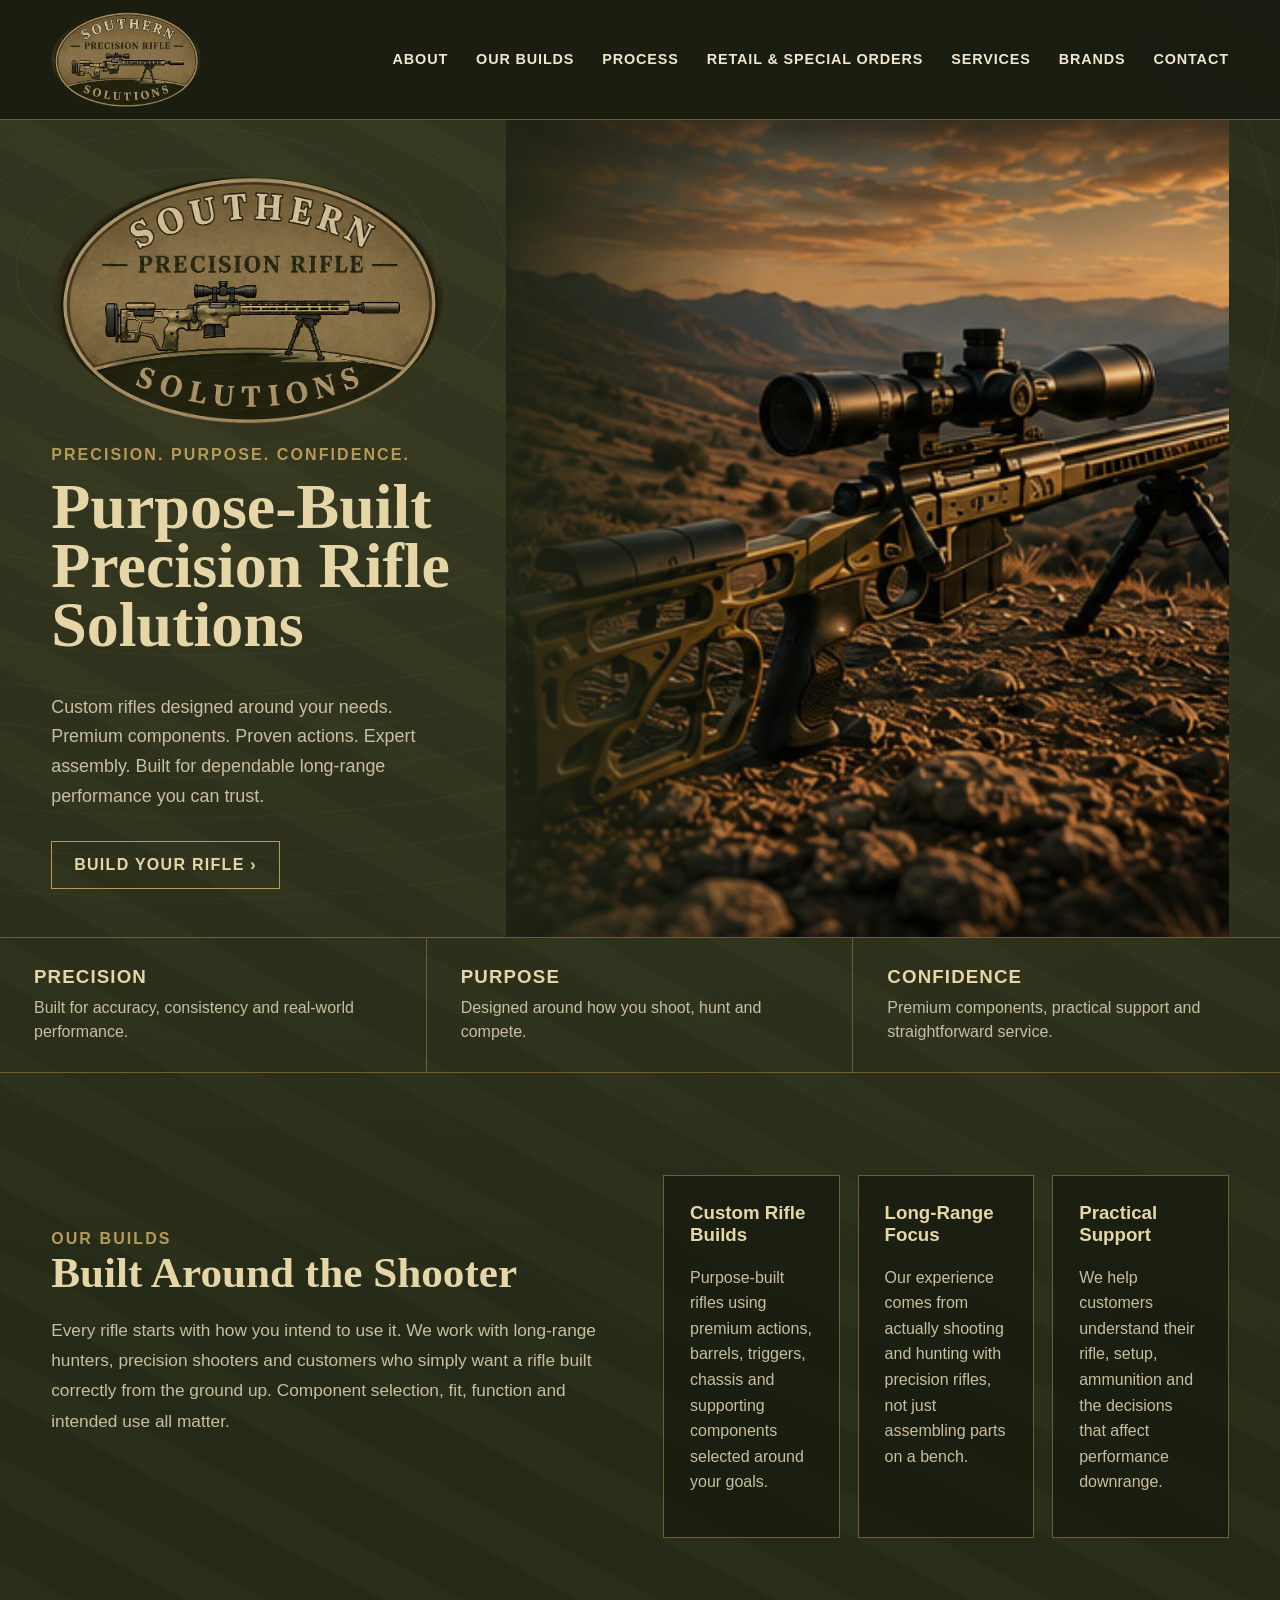
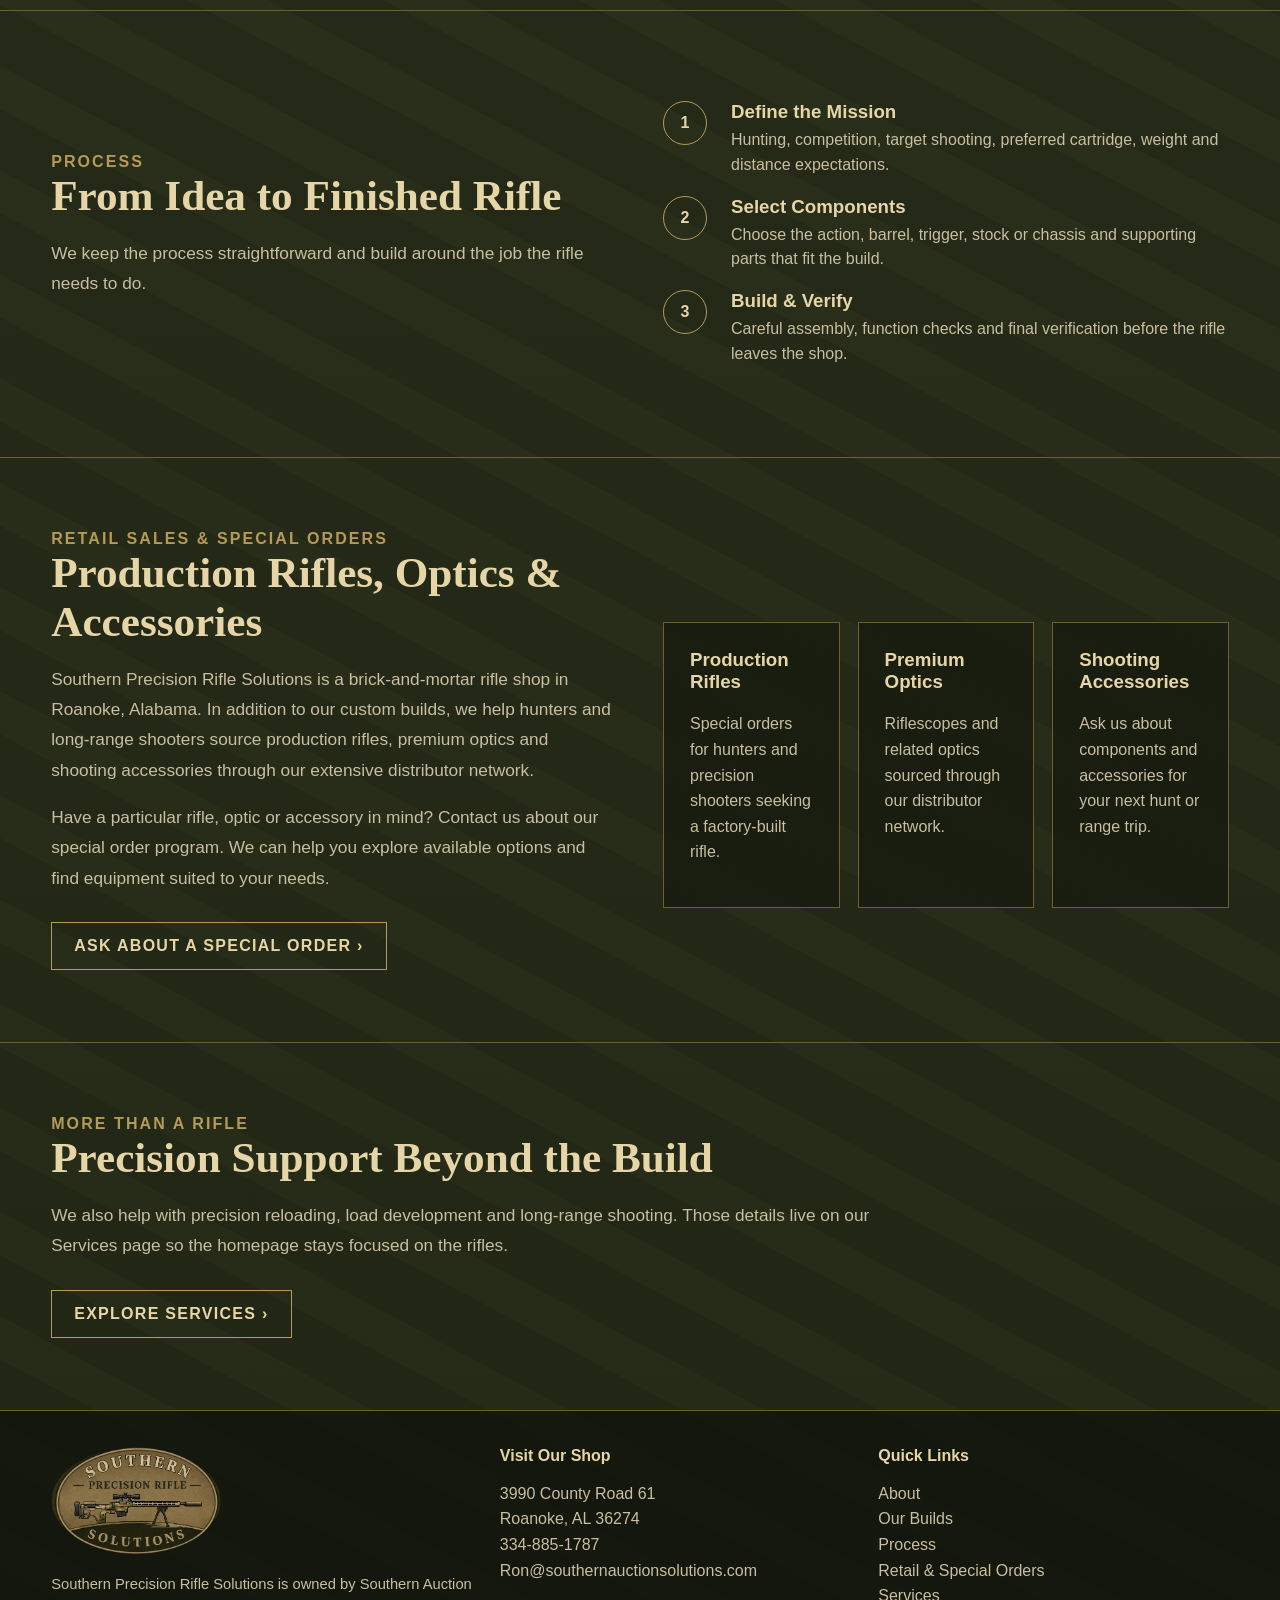
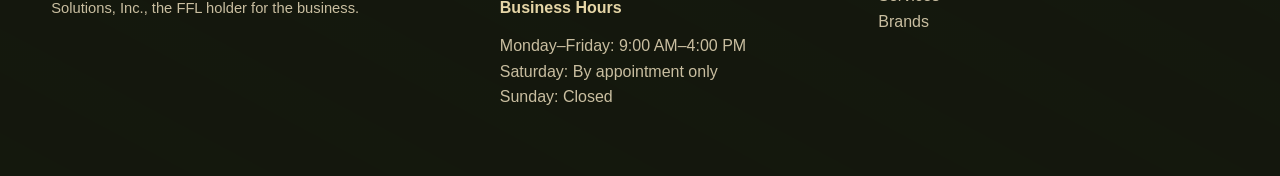
==== commit 3c75867d: "Add files via upload" ====
--- a/index.html
+++ b/index.html
@@ -1,10 +1,11 @@
 <!doctype html><html lang="en"><head><meta charset="utf-8"><meta name="viewport" content="width=device-width,initial-scale=1"><title>Southern Precision Rifle Solutions</title><meta name="description" content="Purpose-built precision rifles, premium components, long-range support, precision reloading guidance and load development in Roanoke, Alabama."><link rel="stylesheet" href="style.css"></head><body>
-<header class="site-header"><div class="wrap nav"><a href="index.html"><img src="assets/logo.png" alt="Southern Precision Rifle Solutions"></a><nav class="nav-links"><a href="about.html">About</a><a href="#builds">Our Builds</a><a href="#process">Process</a><a href="services.html">Services</a><a href="brands.html">Brands</a><a href="#contact">Contact</a></nav></div></header>
+<header class="site-header"><div class="wrap nav"><a href="index.html"><img src="assets/logo.png" alt="Southern Precision Rifle Solutions"></a><nav class="nav-links"><a href="about.html">About</a><a href="#builds">Our Builds</a><a href="#process">Process</a><a href="#retail">Retail & Special Orders</a><a href="services.html">Services</a><a href="brands.html">Brands</a><a href="#contact">Contact</a></nav></div></header>
 <main><section class="hero"><div class="wrap hero-grid"><div class="hero-copy"><img class="logo-large" src="assets/logo.png" alt="Southern Precision Rifle Solutions logo"><div class="eyebrow">Precision. Purpose. Confidence.</div><h1>Purpose-Built Precision Rifle Solutions</h1><p>Custom rifles designed around your needs. Premium components. Proven actions. Expert assembly. Built for dependable long-range performance you can trust.</p><a class="cta" href="#contact">Build Your Rifle ›</a></div><div class="hero-photo" aria-label="Precision rifle overlooking a mountain landscape"></div></div></section>
 <section class="triad"><div class="wrap" style="display:contents"><div class="item"><h3>Precision</h3><p>Built for accuracy, consistency and real-world performance.</p></div><div class="item"><h3>Purpose</h3><p>Designed around how you shoot, hunt and compete.</p></div><div class="item"><h3>Confidence</h3><p>Premium components, practical support and straightforward service.</p></div></div></section>
 <section class="section" id="builds"><div class="wrap"><div class="split"><div><div class="eyebrow">Our Builds</div><h2>Built Around the Shooter</h2><p class="section-lead">Every rifle starts with how you intend to use it. We work with long-range hunters, precision shooters and customers who simply want a rifle built correctly from the ground up. Component selection, fit, function and intended use all matter.</p></div><div class="cards"><div class="card"><h3>Custom Rifle Builds</h3><p>Purpose-built rifles using premium actions, barrels, triggers, chassis and supporting components selected around your goals.</p></div><div class="card"><h3>Long-Range Focus</h3><p>Our experience comes from actually shooting and hunting with precision rifles, not just assembling parts on a bench.</p></div><div class="card"><h3>Practical Support</h3><p>We help customers understand their rifle, setup, ammunition and the decisions that affect performance downrange.</p></div></div></div></div></section>
 <section class="section" id="process" style="border-top:1px solid var(--line);border-bottom:1px solid var(--line)"><div class="wrap split"><div><div class="eyebrow">Process</div><h2>From Idea to Finished Rifle</h2><p class="section-lead">We keep the process straightforward and build around the job the rifle needs to do.</p></div><div class="steps"><div class="step"><div><h3>Define the Mission</h3><p>Hunting, competition, target shooting, preferred cartridge, weight and distance expectations.</p></div></div><div class="step"><div><h3>Select Components</h3><p>Choose the action, barrel, trigger, stock or chassis and supporting parts that fit the build.</p></div></div><div class="step"><div><h3>Build & Verify</h3><p>Careful assembly, function checks and final verification before the rifle leaves the shop.</p></div></div></div></div></section>
+<section class="section" id="retail" style="border-bottom:1px solid var(--line)"><div class="wrap split"><div><div class="eyebrow">Retail Sales &amp; Special Orders</div><h2>Production Rifles, Optics &amp; Accessories</h2><p class="section-lead">Southern Precision Rifle Solutions is a brick-and-mortar rifle shop in Roanoke, Alabama. In addition to our custom builds, we help hunters and long-range shooters source production rifles, premium optics and shooting accessories through our extensive distributor network.</p><p class="section-lead">Have a particular rifle, optic or accessory in mind? Contact us about our special order program. We can help you explore available options and find equipment suited to your needs.</p><a class="cta" href="#contact">Ask About a Special Order ›</a></div><div class="cards"><div class="card"><h3>Production Rifles</h3><p>Special orders for hunters and precision shooters seeking a factory-built rifle.</p></div><div class="card"><h3>Premium Optics</h3><p>Riflescopes and related optics sourced through our distributor network.</p></div><div class="card"><h3>Shooting Accessories</h3><p>Ask us about components and accessories for your next hunt or range trip.</p></div></div></div></section>
 <section class="section"><div class="wrap"><div class="eyebrow">More Than a Rifle</div><h2>Precision Support Beyond the Build</h2><p class="section-lead">We also help with precision reloading, load development and long-range shooting. Those details live on our Services page so the homepage stays focused on the rifles.</p><a class="cta" href="services.html">Explore Services ›</a></div></section>
 </main>
-<footer class="footer" id="contact"><div class="wrap footer-grid"><div><img src="assets/logo.png" alt="Southern Precision Rifle Solutions"><p class="small">Southern Precision Rifle Solutions is owned by Southern Auction Solutions, Inc., the FFL holder for the business.</p></div><div><h4>Get in Touch</h4><p>3990 County Road 61<br>Roanoke, AL 36274<br>334-885-1787<br><a href="mailto:Ron@southernauctionsolutions.com">Ron@southernauctionsolutions.com</a></p></div><div><h4>Quick Links</h4><p><a href="about.html">About</a><br><a href="#builds">Our Builds</a><br><a href="#process">Process</a><br><a href="services.html">Services</a><br><a href="brands.html">Brands</a></p></div></div></footer>
+<footer class="footer" id="contact"><div class="wrap footer-grid"><div><img src="assets/logo.png" alt="Southern Precision Rifle Solutions"><p class="small">Southern Precision Rifle Solutions is owned by Southern Auction Solutions, Inc., the FFL holder for the business.</p></div><div><h4>Visit Our Shop</h4><p>3990 County Road 61<br>Roanoke, AL 36274<br>334-885-1787<br><a href="mailto:Ron@southernauctionsolutions.com">Ron@southernauctionsolutions.com</a></p><h4>Business Hours</h4><p>Monday–Friday: 9:00 AM–4:00 PM<br>Saturday: By appointment only<br>Sunday: Closed</p></div><div><h4>Quick Links</h4><p><a href="about.html">About</a><br><a href="#builds">Our Builds</a><br><a href="#process">Process</a><br><a href="#retail">Retail &amp; Special Orders</a><br><a href="services.html">Services</a><br><a href="brands.html">Brands</a></p></div></div></footer>
 </body></html>
